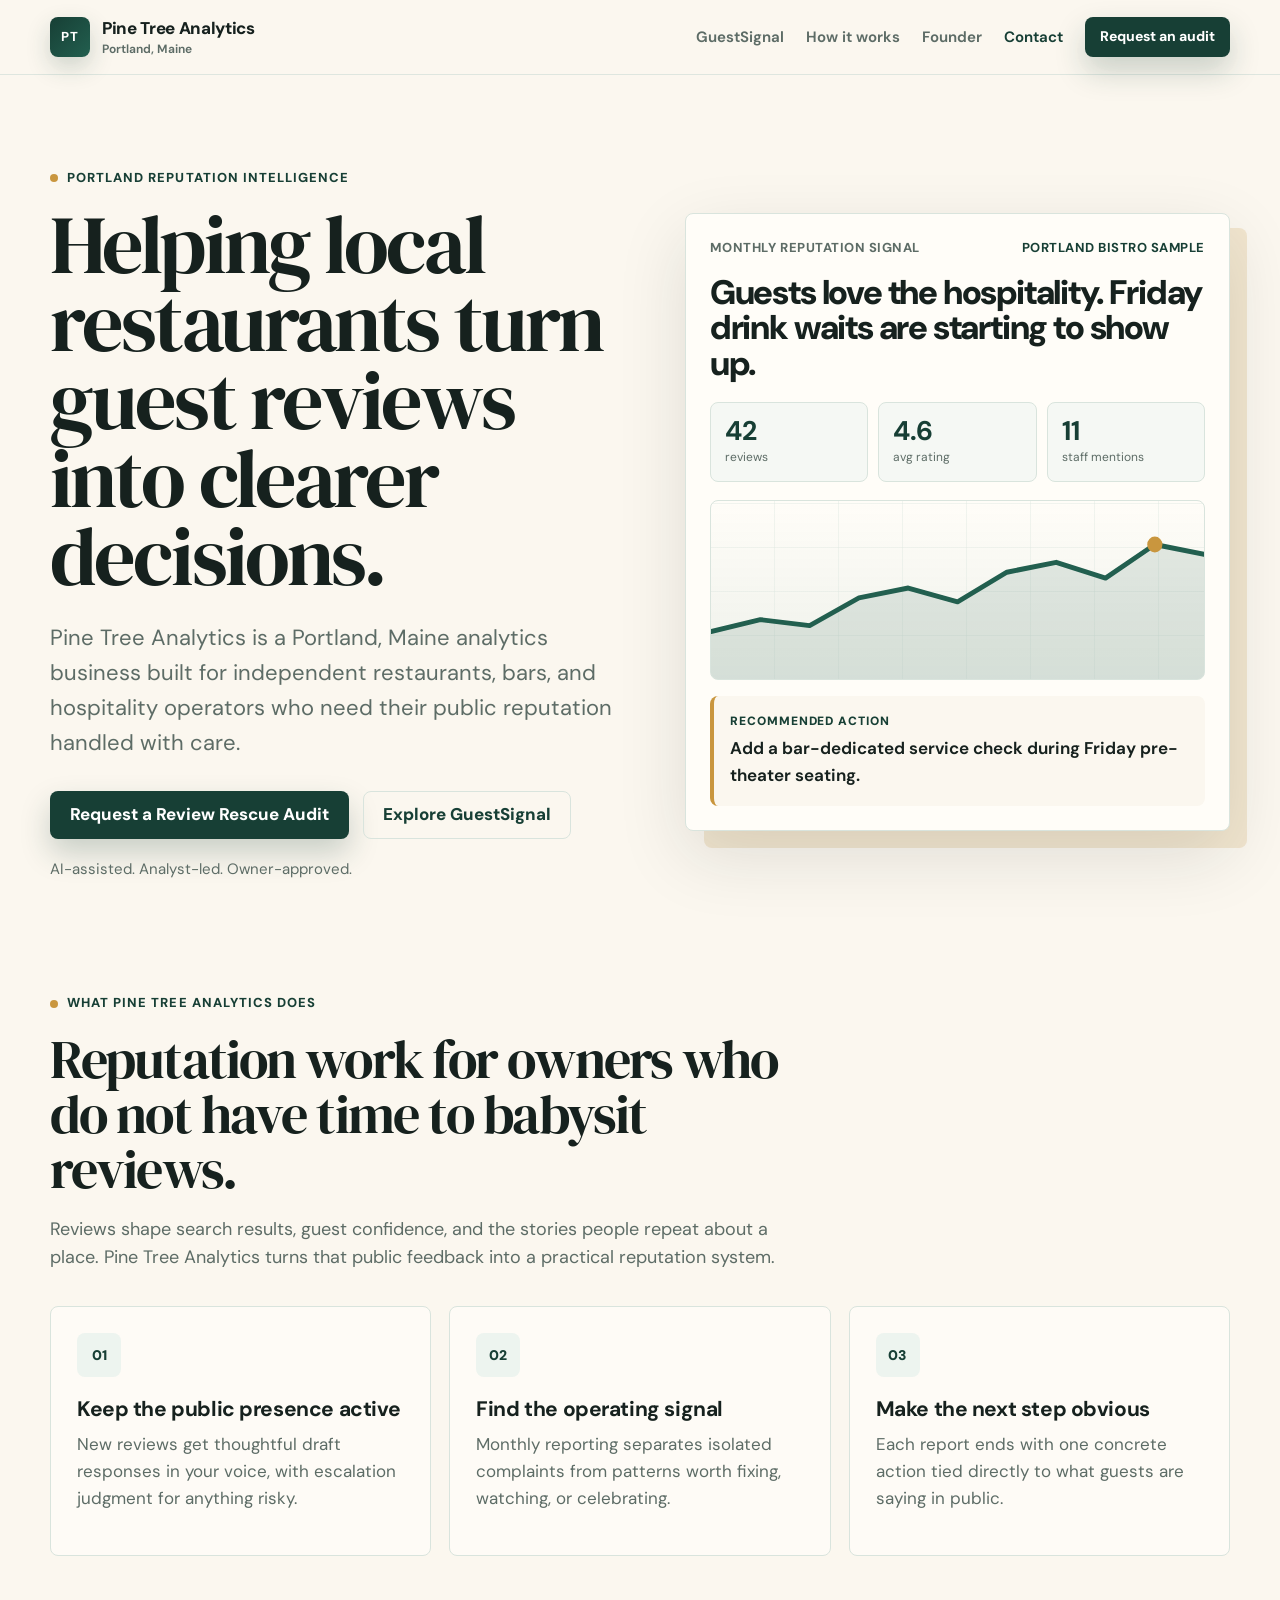
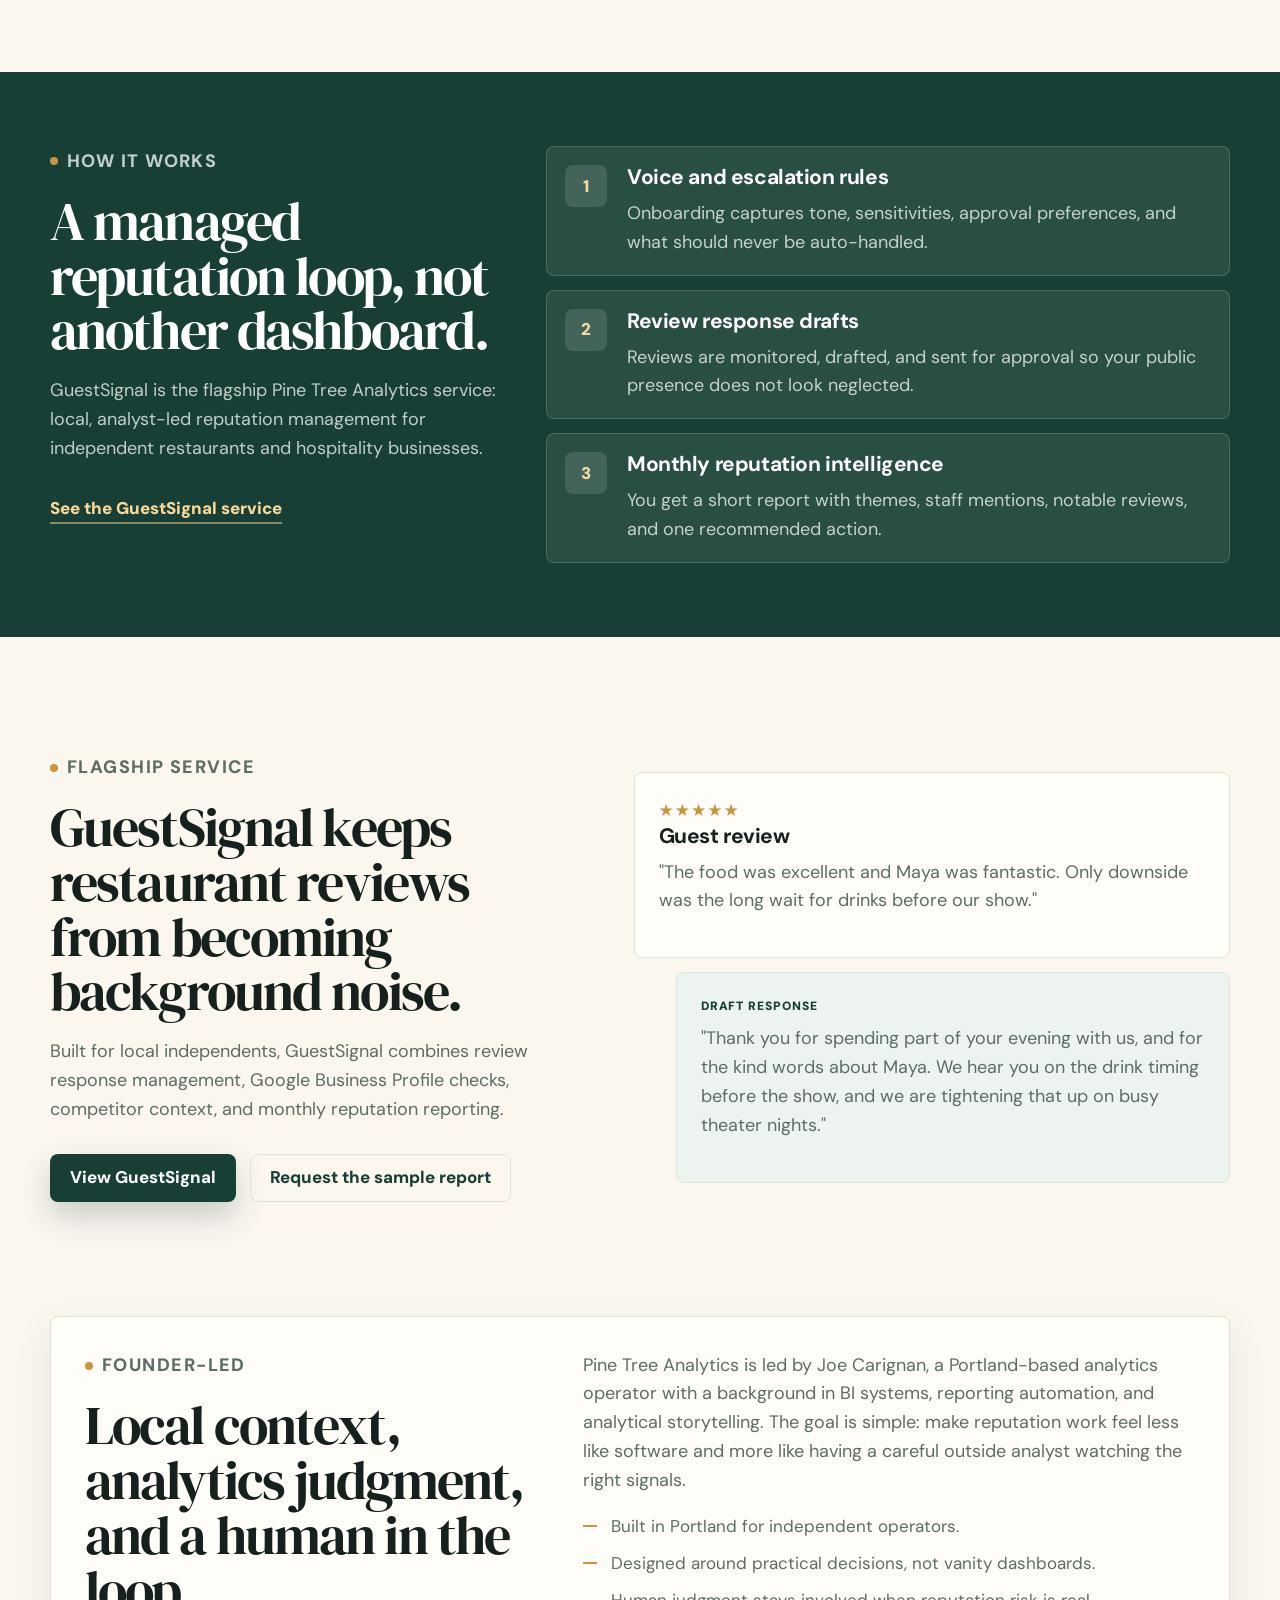
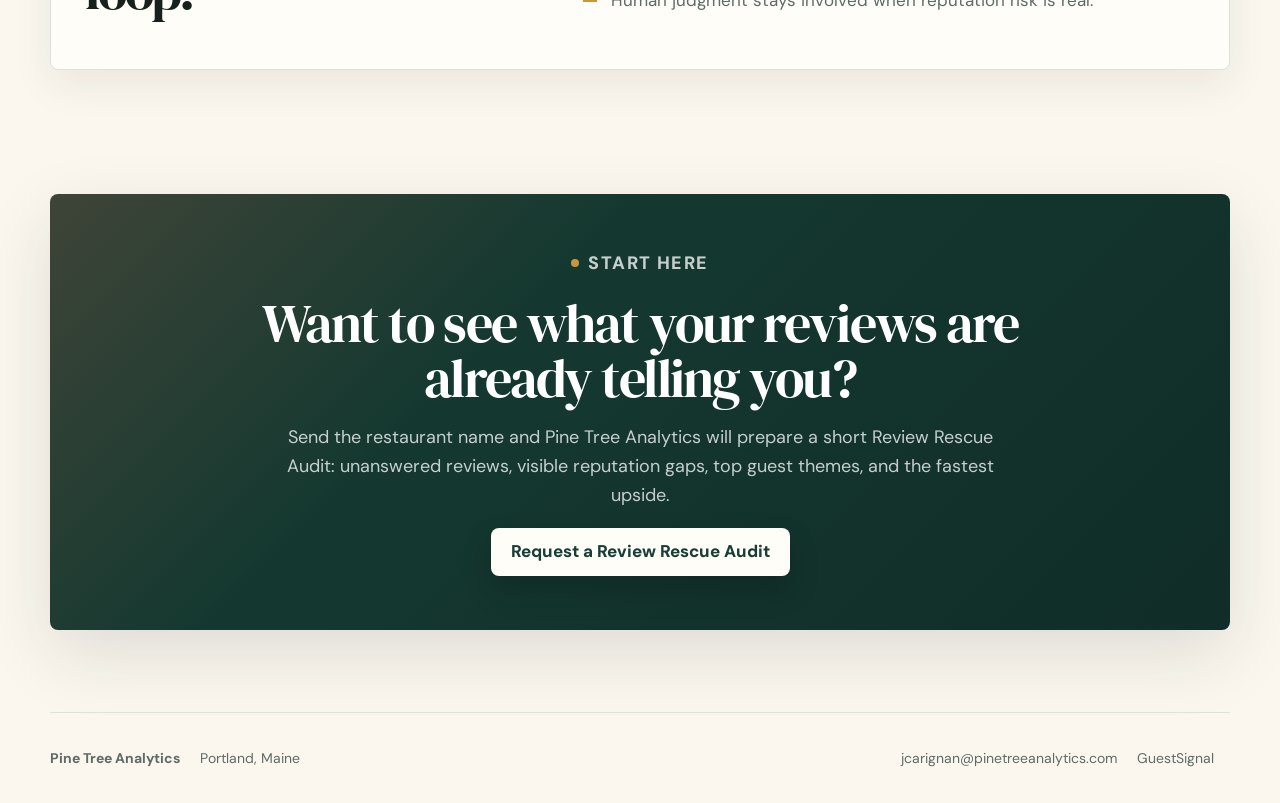
==== index.html @ f6eaa719 "Rebuild Pine Tree Analytics and GuestSignal landing pages" ====
<!DOCTYPE html>
<html lang="en">
<head>
  <meta charset="UTF-8" />
  <meta name="viewport" content="width=device-width, initial-scale=1.0" />
  <title>Pine Tree Analytics | Portland Reputation Intelligence</title>
  <meta
    name="description"
    content="Pine Tree Analytics helps independent Portland restaurants turn guest reviews into better first impressions, clearer decisions, and practical monthly reputation intelligence."
  />
  <link rel="preconnect" href="https://fonts.googleapis.com" />
  <link rel="preconnect" href="https://fonts.gstatic.com" crossorigin />
  <link href="https://fonts.googleapis.com/css2?family=DM+Serif+Display:ital@0;1&family=DM+Sans:wght@300;400;500;600;700&display=swap" rel="stylesheet" />
  <link rel="stylesheet" href="style.css" />
</head>
<body>
  <header class="site-header">
    <nav class="site-nav" aria-label="Main navigation">
      <a class="brand" href="/">
        <span class="brand-mark" aria-hidden="true">PT</span>
        <span>
          Pine Tree Analytics
          <small>Portland, Maine</small>
        </span>
      </a>
      <button class="nav-toggle" type="button" aria-expanded="false" aria-controls="primary-navigation">
        <span class="sr-only">Toggle navigation</span>
        <span></span>
        <span></span>
        <span></span>
      </button>
      <div class="nav-links" id="primary-navigation">
        <a href="/guestsignal/">GuestSignal</a>
        <a href="#how">How it works</a>
        <a href="#founder">Founder</a>
        <a href="#contact">Contact</a>
        <a class="button button-small" href="mailto:jcarignan@pinetreeanalytics.com?subject=Review%20Rescue%20Audit">Request an audit</a>
      </div>
    </nav>
  </header>

  <main>
    <section class="hero hero-home">
      <div class="hero-copy reveal">
        <p class="eyebrow"><span></span> Portland reputation intelligence</p>
        <h1>Helping local restaurants turn guest reviews into clearer decisions.</h1>
        <p class="lead">
          Pine Tree Analytics is a Portland, Maine analytics business built for independent restaurants, bars, and hospitality operators who need their public reputation handled with care.
        </p>
        <div class="hero-actions">
          <a class="button" href="mailto:jcarignan@pinetreeanalytics.com?subject=Review%20Rescue%20Audit">Request a Review Rescue Audit</a>
          <a class="button button-secondary" href="/guestsignal/">Explore GuestSignal</a>
        </div>
        <p class="microcopy">AI-assisted. Analyst-led. Owner-approved.</p>
      </div>

      <div class="report-shell reveal" aria-label="Sample reputation report preview">
        <div class="report-topline">
          <span>Monthly Reputation Signal</span>
          <strong>Portland bistro sample</strong>
        </div>
        <div class="report-headline">
          Guests love the hospitality. Friday drink waits are starting to show up.
        </div>
        <div class="metric-grid">
          <div class="metric">
            <strong>42</strong>
            <span>reviews</span>
          </div>
          <div class="metric">
            <strong>4.6</strong>
            <span>avg rating</span>
          </div>
          <div class="metric">
            <strong>11</strong>
            <span>staff mentions</span>
          </div>
        </div>
        <div class="signal-chart" aria-hidden="true">
          <svg viewBox="0 0 520 180" preserveAspectRatio="none">
            <path class="chart-fill" d="M0 132 L52 120 L104 126 L156 98 L208 88 L260 102 L312 72 L364 62 L416 78 L468 44 L520 54 L520 180 L0 180 Z"></path>
            <polyline points="0,132 52,120 104,126 156,98 208,88 260,102 312,72 364,62 416,78 468,44 520,54"></polyline>
            <circle cx="468" cy="44" r="8"></circle>
          </svg>
        </div>
        <div class="insight-box">
          <span>Recommended action</span>
          Add a bar-dedicated service check during Friday pre-theater seating.
        </div>
      </div>
    </section>

    <section class="section section-tight">
      <div class="section-header reveal">
        <p class="eyebrow"><span></span> What Pine Tree Analytics does</p>
        <h2>Reputation work for owners who do not have time to babysit reviews.</h2>
        <p>
          Reviews shape search results, guest confidence, and the stories people repeat about a place. Pine Tree Analytics turns that public feedback into a practical reputation system.
        </p>
      </div>
      <div class="feature-grid">
        <article class="feature-card reveal">
          <div class="icon-badge">01</div>
          <h3>Keep the public presence active</h3>
          <p>New reviews get thoughtful draft responses in your voice, with escalation judgment for anything risky.</p>
        </article>
        <article class="feature-card reveal">
          <div class="icon-badge">02</div>
          <h3>Find the operating signal</h3>
          <p>Monthly reporting separates isolated complaints from patterns worth fixing, watching, or celebrating.</p>
        </article>
        <article class="feature-card reveal">
          <div class="icon-badge">03</div>
          <h3>Make the next step obvious</h3>
          <p>Each report ends with one concrete action tied directly to what guests are saying in public.</p>
        </article>
      </div>
    </section>

    <section class="band" id="how">
      <div class="section workflow">
        <div class="reveal">
          <p class="eyebrow eyebrow-on-dark"><span></span> How it works</p>
          <h2>A managed reputation loop, not another dashboard.</h2>
          <p>
            GuestSignal is the flagship Pine Tree Analytics service: local, analyst-led reputation management for independent restaurants and hospitality businesses.
          </p>
          <a class="text-link" href="/guestsignal/">See the GuestSignal service</a>
        </div>
        <div class="step-list">
          <article class="step-card reveal">
            <span>1</span>
            <div>
              <h3>Voice and escalation rules</h3>
              <p>Onboarding captures tone, sensitivities, approval preferences, and what should never be auto-handled.</p>
            </div>
          </article>
          <article class="step-card reveal">
            <span>2</span>
            <div>
              <h3>Review response drafts</h3>
              <p>Reviews are monitored, drafted, and sent for approval so your public presence does not look neglected.</p>
            </div>
          </article>
          <article class="step-card reveal">
            <span>3</span>
            <div>
              <h3>Monthly reputation intelligence</h3>
              <p>You get a short report with themes, staff mentions, notable reviews, and one recommended action.</p>
            </div>
          </article>
        </div>
      </div>
    </section>

    <section class="section split-section" id="guestsignal">
      <div class="reveal">
        <p class="eyebrow"><span></span> Flagship service</p>
        <h2>GuestSignal keeps restaurant reviews from becoming background noise.</h2>
        <p>
          Built for local independents, GuestSignal combines review response management, Google Business Profile checks, competitor context, and monthly reputation reporting.
        </p>
        <div class="button-row">
          <a class="button" href="/guestsignal/">View GuestSignal</a>
          <a class="button button-secondary" href="mailto:jcarignan@pinetreeanalytics.com?subject=GuestSignal%20Sample%20Report">Request the sample report</a>
        </div>
      </div>
      <div class="review-stack reveal" aria-label="GuestSignal service preview">
        <article class="review-card">
          <div class="stars" aria-label="Five star review">&#9733;&#9733;&#9733;&#9733;&#9733;</div>
          <h3>Guest review</h3>
          <p>"The food was excellent and Maya was fantastic. Only downside was the long wait for drinks before our show."</p>
        </article>
        <article class="draft-card">
          <span>Draft response</span>
          <p>"Thank you for spending part of your evening with us, and for the kind words about Maya. We hear you on the drink timing before the show, and we are tightening that up on busy theater nights."</p>
        </article>
      </div>
    </section>

    <section class="section founder-section" id="founder">
      <div class="founder-panel reveal">
        <div>
          <p class="eyebrow"><span></span> Founder-led</p>
          <h2>Local context, analytics judgment, and a human in the loop.</h2>
        </div>
        <div>
          <p>
            Pine Tree Analytics is led by Joe Carignan, a Portland-based analytics operator with a background in BI systems, reporting automation, and analytical storytelling. The goal is simple: make reputation work feel less like software and more like having a careful outside analyst watching the right signals.
          </p>
          <ul class="check-list">
            <li>Built in Portland for independent operators.</li>
            <li>Designed around practical decisions, not vanity dashboards.</li>
            <li>Human judgment stays involved when reputation risk is real.</li>
          </ul>
        </div>
      </div>
    </section>

    <section class="section final-cta" id="contact">
      <div class="cta-panel reveal">
        <p class="eyebrow eyebrow-on-dark"><span></span> Start here</p>
        <h2>Want to see what your reviews are already telling you?</h2>
        <p>
          Send the restaurant name and Pine Tree Analytics will prepare a short Review Rescue Audit: unanswered reviews, visible reputation gaps, top guest themes, and the fastest upside.
        </p>
        <a class="button button-light" href="mailto:jcarignan@pinetreeanalytics.com?subject=Review%20Rescue%20Audit">Request a Review Rescue Audit</a>
      </div>
    </section>
  </main>

  <footer class="site-footer">
    <div>
      <strong>Pine Tree Analytics</strong>
      <span>Portland, Maine</span>
    </div>
    <div>
      <a href="mailto:jcarignan@pinetreeanalytics.com">jcarignan@pinetreeanalytics.com</a>
      <a href="/guestsignal/">GuestSignal</a>
    </div>
  </footer>

  <script src="script.js"></script>
</body>
</html>
---- style.css ----
*, *::before, *::after {
  box-sizing: border-box;
}

:root {
  --pine: #173f35;
  --pine-2: #225f4f;
  --moss: #6f8d61;
  --gold: #c9963e;
  --brick: #9b4f3d;
  --cream: #fbf7ef;
  --paper: #fffdf8;
  --sage: #edf4ef;
  --mist: #f5f8f4;
  --ink: #16211e;
  --muted: #5d6c66;
  --line: #d9e4dd;
  --shadow: 0 24px 70px rgba(22, 33, 30, 0.12);
  --serif: "DM Serif Display", Georgia, serif;
  --sans: "DM Sans", Inter, ui-sans-serif, system-ui, -apple-system, BlinkMacSystemFont, "Segoe UI", sans-serif;
}

html {
  scroll-behavior: smooth;
  overflow-x: hidden;
}

body {
  margin: 0;
  font-family: var(--sans);
  color: var(--ink);
  background: var(--cream);
  font-size: 17px;
  line-height: 1.6;
  -webkit-font-smoothing: antialiased;
  overflow-x: hidden;
}

body.nav-open {
  overflow: hidden;
}

a {
  color: inherit;
  text-decoration: none;
}

img,
svg {
  max-width: 100%;
}

.sr-only {
  position: absolute;
  width: 1px;
  height: 1px;
  padding: 0;
  margin: -1px;
  overflow: hidden;
  clip: rect(0, 0, 0, 0);
  white-space: nowrap;
  border: 0;
}

.site-header {
  position: sticky;
  top: 0;
  z-index: 50;
  background: rgba(251, 247, 239, 0.93);
  border-bottom: 1px solid rgba(217, 228, 221, 0.86);
  backdrop-filter: blur(14px);
}

.site-nav {
  width: min(1180px, calc(100% - 44px));
  min-height: 74px;
  margin: 0 auto;
  display: flex;
  align-items: center;
  justify-content: space-between;
  gap: 24px;
}

.brand {
  display: inline-flex;
  align-items: center;
  gap: 12px;
  font-weight: 800;
  letter-spacing: -0.02em;
}

.brand small {
  display: block;
  margin-top: -3px;
  color: var(--muted);
  font-size: 12px;
  font-weight: 650;
  letter-spacing: 0;
}

.brand-mark {
  width: 40px;
  height: 40px;
  border-radius: 8px;
  display: grid;
  place-items: center;
  color: white;
  background: linear-gradient(135deg, var(--pine), var(--pine-2));
  box-shadow: 0 10px 24px rgba(23, 63, 53, 0.2);
  font-size: 13px;
  letter-spacing: 0.04em;
}

.nav-links {
  display: flex;
  align-items: center;
  gap: 22px;
  color: var(--muted);
  font-size: 15px;
  font-weight: 650;
}

.nav-links a {
  transition: color 0.18s ease;
}

.nav-links a:hover,
.nav-links a.active {
  color: var(--pine);
}

.nav-toggle {
  display: none;
  width: 42px;
  height: 42px;
  border: 1px solid var(--line);
  border-radius: 8px;
  background: var(--paper);
  padding: 10px;
}

.nav-toggle span:not(.sr-only) {
  display: block;
  height: 2px;
  margin: 5px 0;
  background: var(--pine);
}

.announcement {
  background: var(--pine);
  color: white;
  padding: 10px 22px;
  text-align: center;
  font-size: 14px;
}

.announcement strong {
  color: #f8d999;
}

.hero {
  width: min(1180px, calc(100% - 44px));
  margin: 0 auto;
  padding: 88px 0 72px;
  display: grid;
  grid-template-columns: minmax(0, 1.03fr) minmax(340px, 0.97fr);
  gap: 56px;
  align-items: center;
}

.hero-service {
  padding-top: 76px;
}

.hero-copy {
  max-width: 710px;
}

.eyebrow {
  display: inline-flex;
  align-items: center;
  gap: 9px;
  margin: 0 0 18px;
  color: var(--pine);
  font-size: 13px;
  font-weight: 800;
  letter-spacing: 0.08em;
  text-transform: uppercase;
}

.eyebrow span {
  width: 8px;
  height: 8px;
  border-radius: 99px;
  background: var(--gold);
}

.eyebrow-on-dark {
  color: #f8d999;
}

h1,
h2,
h3,
p {
  margin-top: 0;
}

h1,
h2 {
  font-family: var(--serif);
  font-weight: 400;
  letter-spacing: -0.035em;
}

h1 {
  margin-bottom: 24px;
  font-size: clamp(46px, 6.6vw, 82px);
  line-height: 0.95;
}

h2 {
  margin-bottom: 18px;
  font-size: clamp(34px, 4.2vw, 54px);
  line-height: 1.02;
}

h3 {
  margin-bottom: 9px;
  font-size: 21px;
  line-height: 1.18;
  letter-spacing: -0.02em;
}

.lead {
  max-width: 660px;
  color: var(--muted);
  font-size: clamp(19px, 2vw, 22px);
}

.hero-actions,
.button-row {
  display: flex;
  flex-wrap: wrap;
  gap: 14px;
  align-items: center;
  margin-top: 30px;
}

.button {
  display: inline-flex;
  align-items: center;
  justify-content: center;
  min-height: 48px;
  padding: 13px 19px;
  border: 1px solid transparent;
  border-radius: 8px;
  background: var(--pine);
  color: white;
  box-shadow: 0 14px 30px rgba(23, 63, 53, 0.22);
  font-weight: 800;
  line-height: 1.1;
  text-align: center;
  transition: transform 0.16s ease, box-shadow 0.16s ease, background 0.16s ease;
}

.button:hover {
  transform: translateY(-1px);
  background: var(--pine-2);
  box-shadow: 0 18px 36px rgba(23, 63, 53, 0.25);
}

.button-small {
  min-height: 40px;
  padding: 10px 14px;
  font-size: 14px;
}

.button-secondary {
  background: transparent;
  color: var(--pine);
  border-color: var(--line);
  box-shadow: none;
}

.button-secondary:hover {
  background: var(--sage);
  box-shadow: none;
}

.button-light {
  background: var(--paper);
  color: var(--pine);
  box-shadow: 0 14px 30px rgba(0, 0, 0, 0.18);
}

.button-light:hover {
  background: #ffffff;
}

.microcopy {
  margin: 18px 0 0;
  color: var(--muted);
  font-size: 15px;
}

.report-shell {
  position: relative;
  padding: 24px;
  border: 1px solid var(--line);
  border-radius: 8px;
  background: var(--paper);
  box-shadow: var(--shadow);
}

.report-shell::before {
  content: "";
  position: absolute;
  inset: 14px -18px -18px 18px;
  z-index: -1;
  border-radius: 8px;
  background: rgba(201, 150, 62, 0.18);
}

.report-topline {
  display: flex;
  justify-content: space-between;
  gap: 16px;
  color: var(--muted);
  font-size: 13px;
  font-weight: 750;
  letter-spacing: 0.04em;
  text-transform: uppercase;
}

.report-topline strong {
  color: var(--pine);
}

.report-headline {
  margin: 16px 0 20px;
  font-size: clamp(24px, 3vw, 34px);
  font-weight: 850;
  line-height: 1.05;
  letter-spacing: -0.035em;
}

.metric-grid {
  display: grid;
  grid-template-columns: repeat(3, 1fr);
  gap: 10px;
  margin-bottom: 18px;
}

.metric {
  min-width: 0;
  padding: 14px;
  border: 1px solid var(--line);
  border-radius: 8px;
  background: var(--mist);
}

.metric strong {
  display: block;
  color: var(--pine);
  font-size: 27px;
  line-height: 1;
}

.metric span {
  display: block;
  margin-top: 4px;
  color: var(--muted);
  font-size: 12px;
}

.signal-chart {
  height: 180px;
  overflow: hidden;
  border: 1px solid var(--line);
  border-radius: 8px;
  background:
    repeating-linear-gradient(to right, transparent 0, transparent 63px, rgba(217, 228, 221, 0.76) 64px),
    repeating-linear-gradient(to top, transparent 0, transparent 43px, rgba(217, 228, 221, 0.76) 44px),
    linear-gradient(to top, rgba(34, 95, 79, 0.08), transparent);
}

.signal-chart svg {
  width: 100%;
  height: 100%;
}

.signal-chart polyline {
  fill: none;
  stroke: var(--pine-2);
  stroke-width: 5;
  stroke-linecap: round;
  stroke-linejoin: round;
}

.signal-chart circle {
  fill: var(--gold);
}

.chart-fill {
  fill: rgba(34, 95, 79, 0.12);
}

.insight-box {
  margin-top: 16px;
  padding: 16px;
  border-left: 4px solid var(--gold);
  border-radius: 8px;
  background: var(--cream);
  color: var(--ink);
  font-weight: 650;
}

.insight-box span {
  display: block;
  margin-bottom: 4px;
  color: var(--pine);
  font-size: 12px;
  font-weight: 850;
  letter-spacing: 0.08em;
  text-transform: uppercase;
}

.section {
  width: min(1180px, calc(100% - 44px));
  margin: 0 auto;
  padding: 82px 0;
}

.section-tight {
  padding-top: 36px;
}

.section-header {
  max-width: 760px;
  margin-bottom: 34px;
}

.section-header p:not(.eyebrow),
.split-section p,
.workflow p,
.founder-panel p,
.cta-panel p {
  color: var(--muted);
  font-size: 18px;
}

.feature-grid,
.pricing-grid,
.audit-grid {
  display: grid;
  grid-template-columns: repeat(3, 1fr);
  gap: 18px;
}

.feature-card,
.price-card,
.audit-card,
.faq details {
  border: 1px solid var(--line);
  border-radius: 8px;
  background: rgba(255, 253, 248, 0.82);
}

.feature-card,
.audit-card {
  padding: 26px;
}

.feature-card p,
.audit-card p,
.price-card p,
.faq p {
  color: var(--muted);
}

.icon-badge {
  width: 44px;
  height: 44px;
  margin-bottom: 20px;
  display: grid;
  place-items: center;
  border-radius: 8px;
  background: var(--sage);
  color: var(--pine);
  font-size: 14px;
  font-weight: 900;
}

.band {
  margin: 34px 0;
  background: var(--pine);
  color: white;
}

.band h2,
.band h3 {
  color: white;
}

.band p {
  color: rgba(255, 255, 255, 0.74);
}

.workflow {
  display: grid;
  grid-template-columns: minmax(0, 0.8fr) minmax(0, 1.2fr);
  gap: 40px;
  align-items: start;
  padding-top: 74px;
  padding-bottom: 74px;
}

.text-link {
  display: inline-flex;
  margin-top: 14px;
  color: #f8d999;
  font-weight: 850;
  border-bottom: 2px solid rgba(248, 217, 153, 0.5);
}

.step-list {
  display: grid;
  gap: 14px;
}

.step-card {
  display: grid;
  grid-template-columns: 46px 1fr;
  gap: 16px;
  padding: 18px;
  border: 1px solid rgba(255, 255, 255, 0.16);
  border-radius: 8px;
  background: rgba(255, 255, 255, 0.08);
}

.step-card span {
  width: 42px;
  height: 42px;
  display: grid;
  place-items: center;
  border-radius: 8px;
  background: rgba(255, 255, 255, 0.12);
  color: #f8d999;
  font-weight: 900;
}

.step-card p {
  margin-bottom: 0;
}

.split-section {
  display: grid;
  grid-template-columns: minmax(0, 0.95fr) minmax(340px, 1.05fr);
  gap: 44px;
  align-items: center;
}

.review-stack {
  display: grid;
  gap: 14px;
}

.review-card,
.draft-card {
  padding: 24px;
  border: 1px solid var(--line);
  border-radius: 8px;
}

.review-card {
  background: var(--paper);
}

.draft-card {
  margin-left: 42px;
  background: var(--sage);
}

.draft-card span {
  display: block;
  margin-bottom: 8px;
  color: var(--pine);
  font-size: 12px;
  font-weight: 900;
  letter-spacing: 0.08em;
  text-transform: uppercase;
}

.stars {
  color: var(--gold);
  letter-spacing: 1px;
}

.founder-section {
  padding-top: 32px;
}

.founder-panel {
  display: grid;
  grid-template-columns: minmax(0, 0.86fr) minmax(0, 1.14fr);
  gap: 36px;
  padding: 34px;
  border: 1px solid var(--line);
  border-radius: 8px;
  background: var(--paper);
  box-shadow: 0 14px 40px rgba(22, 33, 30, 0.08);
}

.check-list {
  margin: 18px 0 0;
  padding: 0;
  list-style: none;
}

.check-list li {
  position: relative;
  margin: 10px 0;
  padding-left: 28px;
  color: var(--muted);
}

.check-list li::before {
  content: "";
  position: absolute;
  left: 0;
  top: 0.74em;
  width: 14px;
  height: 2px;
  background: var(--gold);
}

.final-cta {
  padding-top: 42px;
}

.cta-panel {
  padding: 54px 34px;
  border-radius: 8px;
  background:
    linear-gradient(135deg, rgba(155, 79, 61, 0.3), transparent 36%),
    linear-gradient(135deg, var(--pine), #102d27);
  color: white;
  text-align: center;
  box-shadow: var(--shadow);
}

.cta-panel h2 {
  max-width: 820px;
  margin-left: auto;
  margin-right: auto;
}

.cta-panel p {
  max-width: 710px;
  margin-left: auto;
  margin-right: auto;
  color: rgba(255, 255, 255, 0.76);
}

.site-footer {
  width: min(1180px, calc(100% - 44px));
  margin: 0 auto;
  padding: 34px 0;
  border-top: 1px solid var(--line);
  display: flex;
  justify-content: space-between;
  gap: 20px;
  flex-wrap: wrap;
  color: var(--muted);
  font-size: 14px;
}

.site-footer strong,
.site-footer span,
.site-footer a {
  margin-right: 16px;
}

.service-layout {
  overflow: hidden;
}

.service-proof {
  display: grid;
  grid-template-columns: 1fr 1fr;
  gap: 14px;
  margin-top: 20px;
}

.proof-tile {
  padding: 16px;
  border: 1px solid var(--line);
  border-radius: 8px;
  background: var(--mist);
}

.proof-tile strong {
  display: block;
  color: var(--pine);
  font-size: 26px;
}

.offer-panel {
  padding: 26px;
  border: 1px solid var(--line);
  border-radius: 8px;
  background: var(--paper);
  box-shadow: var(--shadow);
}

.offer-panel h3 {
  font-size: 28px;
}

.offer-panel ul {
  margin: 18px 0 24px;
  padding-left: 20px;
  color: var(--muted);
}

.offer-panel li {
  margin: 8px 0;
}

.price-card {
  position: relative;
  padding: 26px;
}

.price-card.featured {
  border: 2px solid var(--pine);
  box-shadow: var(--shadow);
  transform: translateY(-8px);
}

.price-tag {
  position: absolute;
  top: 18px;
  right: 18px;
  padding: 6px 10px;
  border-radius: 99px;
  background: var(--sage);
  color: var(--pine);
  font-size: 12px;
  font-weight: 900;
}

.price {
  margin: 18px 0;
  color: var(--pine);
  font-size: 42px;
  font-weight: 900;
  letter-spacing: -0.045em;
}

.price span {
  color: var(--muted);
  font-size: 15px;
  font-weight: 700;
  letter-spacing: 0;
}

.price-card ul {
  margin: 20px 0 0;
  padding-left: 19px;
  color: var(--muted);
  font-size: 15px;
}

.price-card li {
  margin: 8px 0;
}

.faq {
  display: grid;
  gap: 12px;
}

.faq details {
  padding: 18px 20px;
}

.faq summary {
  cursor: pointer;
  color: var(--ink);
  font-weight: 850;
}

.faq p {
  margin: 12px 0 0;
}

.redirect-page {
  min-height: 100vh;
  display: grid;
  place-items: center;
  padding: 24px;
  background: var(--cream);
}

.redirect-card {
  max-width: 620px;
  padding: 36px;
  border: 1px solid var(--line);
  border-radius: 8px;
  background: var(--paper);
  box-shadow: var(--shadow);
  text-align: center;
}

.reveal {
  opacity: 0;
  transform: translateY(26px);
  transition: opacity 0.65s ease, transform 0.65s ease;
}

.reveal.visible {
  opacity: 1;
  transform: none;
}

@media (max-width: 960px) {
  .hero,
  .workflow,
  .split-section,
  .founder-panel {
    grid-template-columns: 1fr;
  }

  .hero {
    padding-top: 58px;
  }

  .feature-grid,
  .pricing-grid,
  .audit-grid {
    grid-template-columns: 1fr;
  }

  .price-card.featured {
    transform: none;
  }
}

@media (max-width: 760px) {
  body {
    font-size: 16px;
  }

  .site-nav {
    width: min(100% - 28px, 1180px);
  }

  .nav-toggle {
    display: block;
  }

  .nav-links {
    position: fixed;
    left: 14px;
    right: 14px;
    top: 82px;
    display: none;
    flex-direction: column;
    align-items: stretch;
    gap: 0;
    padding: 12px;
    border: 1px solid var(--line);
    border-radius: 8px;
    background: var(--paper);
    box-shadow: var(--shadow);
  }

  .nav-links.open {
    display: flex;
  }

  .nav-links a {
    padding: 13px 12px;
  }

  .nav-links .button {
    margin-top: 6px;
  }

  .hero,
  .section,
  .site-footer {
    width: min(100% - 28px, 1180px);
  }

  .hero {
    grid-template-columns: 1fr;
    gap: 34px;
    padding-bottom: 48px;
  }

  h1 {
    font-size: clamp(42px, 13vw, 62px);
  }

  .metric-grid,
  .service-proof {
    grid-template-columns: 1fr;
  }

  .report-topline {
    display: grid;
  }

  .draft-card {
    margin-left: 0;
  }

  .section {
    padding: 62px 0;
  }

  .workflow {
    padding-top: 60px;
    padding-bottom: 60px;
  }

  .step-card {
    grid-template-columns: 1fr;
  }

  .founder-panel,
  .cta-panel {
    padding: 28px 22px;
  }
}

@media (prefers-reduced-motion: reduce) {
  html {
    scroll-behavior: auto;
  }

  *,
  *::before,
  *::after {
    transition-duration: 0.01ms !important;
    animation-duration: 0.01ms !important;
    animation-iteration-count: 1 !important;
  }

  .reveal {
    opacity: 1;
    transform: none;
  }
}
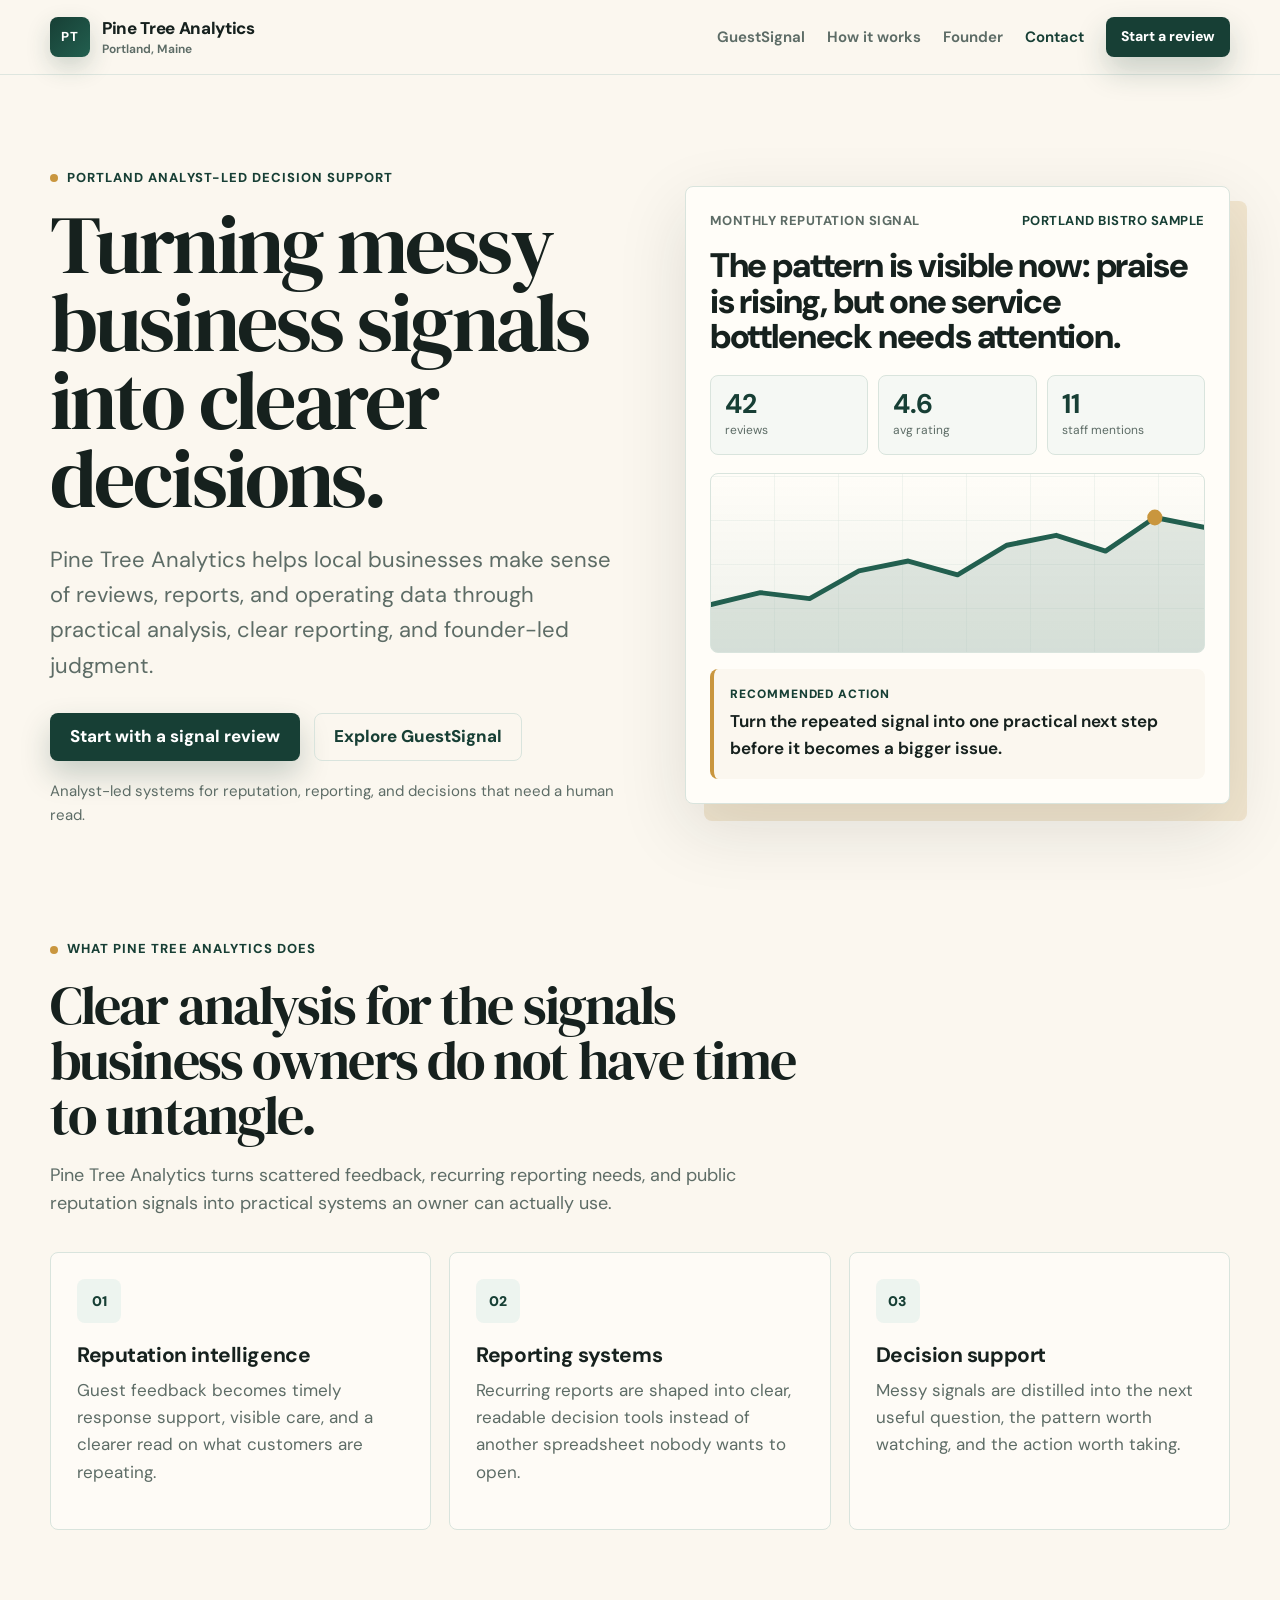
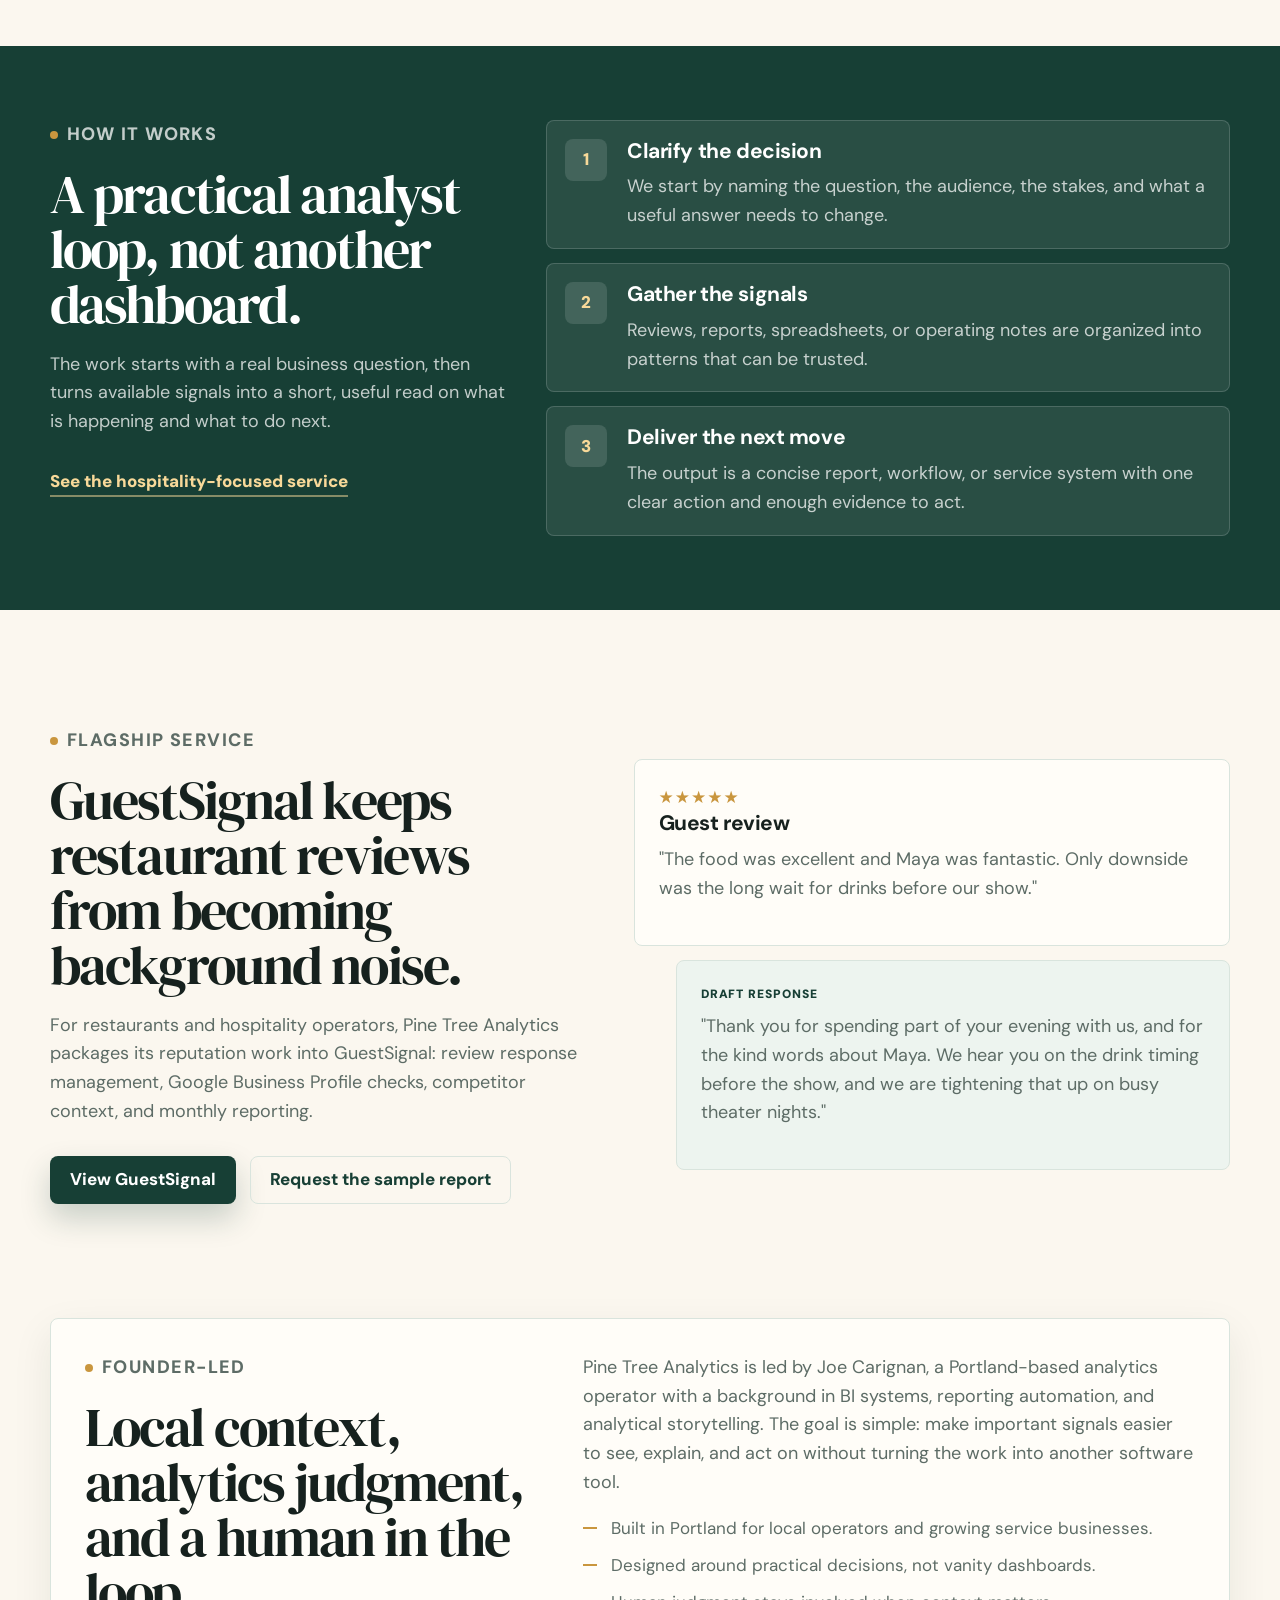
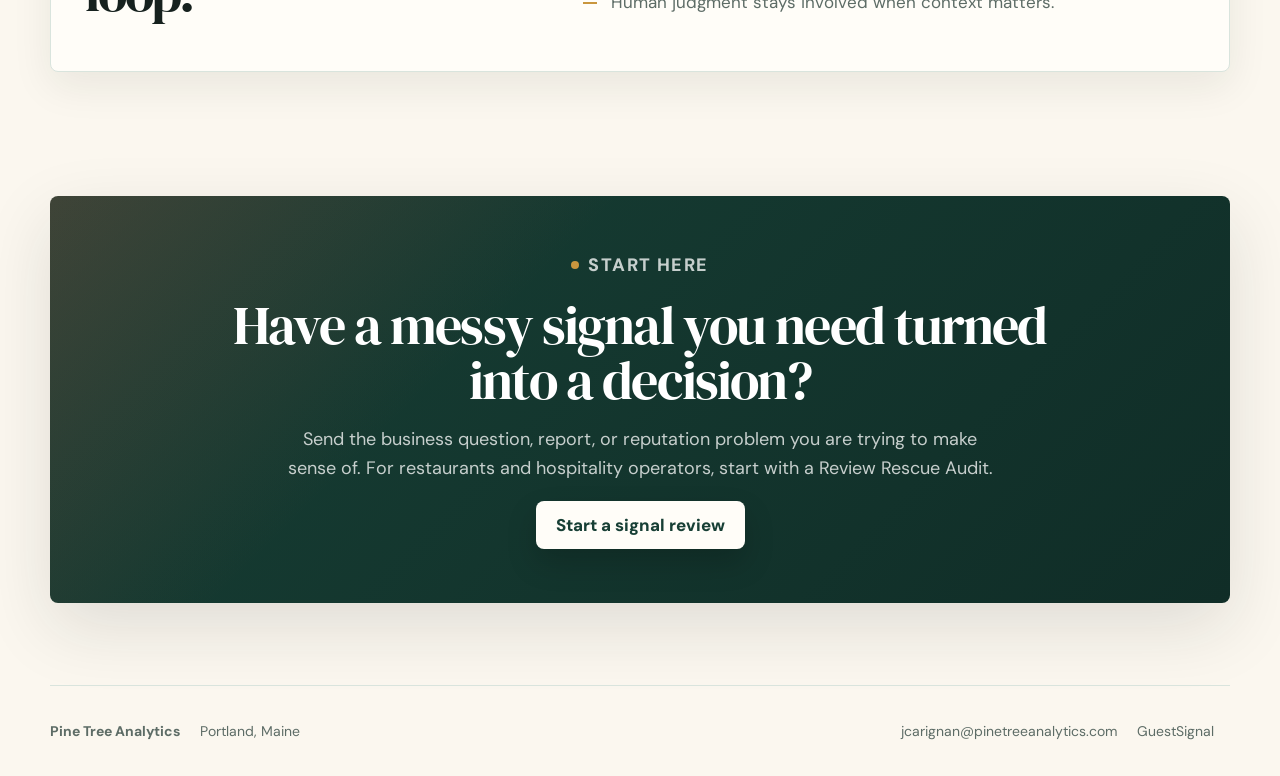
==== commit 509b901f: "modified homepage" ====
--- a/index.html
+++ b/index.html
@@ -3,10 +3,10 @@
 <head>
   <meta charset="UTF-8" />
   <meta name="viewport" content="width=device-width, initial-scale=1.0" />
-  <title>Pine Tree Analytics | Portland Reputation Intelligence</title>
+  <title>Pine Tree Analytics | Portland Analyst-Led Decision Support</title>
   <meta
     name="description"
-    content="Pine Tree Analytics helps independent Portland restaurants turn guest reviews into better first impressions, clearer decisions, and practical monthly reputation intelligence."
+    content="Pine Tree Analytics helps Portland businesses turn reviews, reports, and messy operating data into clearer decisions."
   />
   <link rel="preconnect" href="https://fonts.googleapis.com" />
   <link rel="preconnect" href="https://fonts.gstatic.com" crossorigin />
@@ -34,7 +34,7 @@
         <a href="#how">How it works</a>
         <a href="#founder">Founder</a>
         <a href="#contact">Contact</a>
-        <a class="button button-small" href="mailto:jcarignan@pinetreeanalytics.com?subject=Review%20Rescue%20Audit">Request an audit</a>
+        <a class="button button-small" href="mailto:jcarignan@pinetreeanalytics.com?subject=Business%20Signal%20Review">Start a review</a>
       </div>
     </nav>
   </header>
@@ -42,16 +42,16 @@
   <main>
     <section class="hero hero-home">
       <div class="hero-copy reveal">
-        <p class="eyebrow"><span></span> Portland reputation intelligence</p>
-        <h1>Helping local restaurants turn guest reviews into clearer decisions.</h1>
+        <p class="eyebrow"><span></span> Portland analyst-led decision support</p>
+        <h1>Turning messy business signals into clearer decisions.</h1>
         <p class="lead">
-          Pine Tree Analytics is a Portland, Maine analytics business built for independent restaurants, bars, and hospitality operators who need their public reputation handled with care.
+          Pine Tree Analytics helps local businesses make sense of reviews, reports, and operating data through practical analysis, clear reporting, and founder-led judgment.
         </p>
         <div class="hero-actions">
-          <a class="button" href="mailto:jcarignan@pinetreeanalytics.com?subject=Review%20Rescue%20Audit">Request a Review Rescue Audit</a>
+          <a class="button" href="mailto:jcarignan@pinetreeanalytics.com?subject=Business%20Signal%20Review">Start with a signal review</a>
           <a class="button button-secondary" href="/guestsignal/">Explore GuestSignal</a>
         </div>
-        <p class="microcopy">AI-assisted. Analyst-led. Owner-approved.</p>
+        <p class="microcopy">Analyst-led systems for reputation, reporting, and decisions that need a human read.</p>
       </div>
 
       <div class="report-shell reveal" aria-label="Sample reputation report preview">
@@ -60,7 +60,7 @@
           <strong>Portland bistro sample</strong>
         </div>
         <div class="report-headline">
-          Guests love the hospitality. Friday drink waits are starting to show up.
+          The pattern is visible now: praise is rising, but one service bottleneck needs attention.
         </div>
         <div class="metric-grid">
           <div class="metric">
@@ -85,7 +85,7 @@
         </div>
         <div class="insight-box">
           <span>Recommended action</span>
-          Add a bar-dedicated service check during Friday pre-theater seating.
+          Turn the repeated signal into one practical next step before it becomes a bigger issue.
         </div>
       </div>
     </section>
@@ -93,26 +93,26 @@
     <section class="section section-tight">
       <div class="section-header reveal">
         <p class="eyebrow"><span></span> What Pine Tree Analytics does</p>
-        <h2>Reputation work for owners who do not have time to babysit reviews.</h2>
+        <h2>Clear analysis for the signals business owners do not have time to untangle.</h2>
         <p>
-          Reviews shape search results, guest confidence, and the stories people repeat about a place. Pine Tree Analytics turns that public feedback into a practical reputation system.
+          Pine Tree Analytics turns scattered feedback, recurring reporting needs, and public reputation signals into practical systems an owner can actually use.
         </p>
       </div>
       <div class="feature-grid">
         <article class="feature-card reveal">
           <div class="icon-badge">01</div>
-          <h3>Keep the public presence active</h3>
-          <p>New reviews get thoughtful draft responses in your voice, with escalation judgment for anything risky.</p>
+          <h3>Reputation intelligence</h3>
+          <p>Guest feedback becomes timely response support, visible care, and a clearer read on what customers are repeating.</p>
         </article>
         <article class="feature-card reveal">
           <div class="icon-badge">02</div>
-          <h3>Find the operating signal</h3>
-          <p>Monthly reporting separates isolated complaints from patterns worth fixing, watching, or celebrating.</p>
+          <h3>Reporting systems</h3>
+          <p>Recurring reports are shaped into clear, readable decision tools instead of another spreadsheet nobody wants to open.</p>
         </article>
         <article class="feature-card reveal">
           <div class="icon-badge">03</div>
-          <h3>Make the next step obvious</h3>
-          <p>Each report ends with one concrete action tied directly to what guests are saying in public.</p>
+          <h3>Decision support</h3>
+          <p>Messy signals are distilled into the next useful question, the pattern worth watching, and the action worth taking.</p>
         </article>
       </div>
     </section>
@@ -121,32 +121,32 @@
       <div class="section workflow">
         <div class="reveal">
           <p class="eyebrow eyebrow-on-dark"><span></span> How it works</p>
-          <h2>A managed reputation loop, not another dashboard.</h2>
+          <h2>A practical analyst loop, not another dashboard.</h2>
           <p>
-            GuestSignal is the flagship Pine Tree Analytics service: local, analyst-led reputation management for independent restaurants and hospitality businesses.
+            The work starts with a real business question, then turns available signals into a short, useful read on what is happening and what to do next.
           </p>
-          <a class="text-link" href="/guestsignal/">See the GuestSignal service</a>
+          <a class="text-link" href="/guestsignal/">See the hospitality-focused service</a>
         </div>
         <div class="step-list">
           <article class="step-card reveal">
             <span>1</span>
             <div>
-              <h3>Voice and escalation rules</h3>
-              <p>Onboarding captures tone, sensitivities, approval preferences, and what should never be auto-handled.</p>
+              <h3>Clarify the decision</h3>
+              <p>We start by naming the question, the audience, the stakes, and what a useful answer needs to change.</p>
             </div>
           </article>
           <article class="step-card reveal">
             <span>2</span>
             <div>
-              <h3>Review response drafts</h3>
-              <p>Reviews are monitored, drafted, and sent for approval so your public presence does not look neglected.</p>
+              <h3>Gather the signals</h3>
+              <p>Reviews, reports, spreadsheets, or operating notes are organized into patterns that can be trusted.</p>
             </div>
           </article>
           <article class="step-card reveal">
             <span>3</span>
             <div>
-              <h3>Monthly reputation intelligence</h3>
-              <p>You get a short report with themes, staff mentions, notable reviews, and one recommended action.</p>
+              <h3>Deliver the next move</h3>
+              <p>The output is a concise report, workflow, or service system with one clear action and enough evidence to act.</p>
             </div>
           </article>
         </div>
@@ -158,7 +158,7 @@
         <p class="eyebrow"><span></span> Flagship service</p>
         <h2>GuestSignal keeps restaurant reviews from becoming background noise.</h2>
         <p>
-          Built for local independents, GuestSignal combines review response management, Google Business Profile checks, competitor context, and monthly reputation reporting.
+          For restaurants and hospitality operators, Pine Tree Analytics packages its reputation work into GuestSignal: review response management, Google Business Profile checks, competitor context, and monthly reporting.
         </p>
         <div class="button-row">
           <a class="button" href="/guestsignal/">View GuestSignal</a>
@@ -186,12 +186,12 @@
         </div>
         <div>
           <p>
-            Pine Tree Analytics is led by Joe Carignan, a Portland-based analytics operator with a background in BI systems, reporting automation, and analytical storytelling. The goal is simple: make reputation work feel less like software and more like having a careful outside analyst watching the right signals.
+            Pine Tree Analytics is led by Joe Carignan, a Portland-based analytics operator with a background in BI systems, reporting automation, and analytical storytelling. The goal is simple: make important signals easier to see, explain, and act on without turning the work into another software tool.
           </p>
           <ul class="check-list">
-            <li>Built in Portland for independent operators.</li>
+            <li>Built in Portland for local operators and growing service businesses.</li>
             <li>Designed around practical decisions, not vanity dashboards.</li>
-            <li>Human judgment stays involved when reputation risk is real.</li>
+            <li>Human judgment stays involved when context matters.</li>
           </ul>
         </div>
       </div>
@@ -200,11 +200,11 @@
     <section class="section final-cta" id="contact">
       <div class="cta-panel reveal">
         <p class="eyebrow eyebrow-on-dark"><span></span> Start here</p>
-        <h2>Want to see what your reviews are already telling you?</h2>
+        <h2>Have a messy signal you need turned into a decision?</h2>
         <p>
-          Send the restaurant name and Pine Tree Analytics will prepare a short Review Rescue Audit: unanswered reviews, visible reputation gaps, top guest themes, and the fastest upside.
-        </p>
-        <a class="button button-light" href="mailto:jcarignan@pinetreeanalytics.com?subject=Review%20Rescue%20Audit">Request a Review Rescue Audit</a>
+          Send the business question, report, or reputation problem you are trying to make sense of. For restaurants and hospitality operators, start with a Review Rescue Audit.
+        </p>
+        <a class="button button-light" href="mailto:jcarignan@pinetreeanalytics.com?subject=Business%20Signal%20Review">Start a signal review</a>
       </div>
     </section>
   </main>
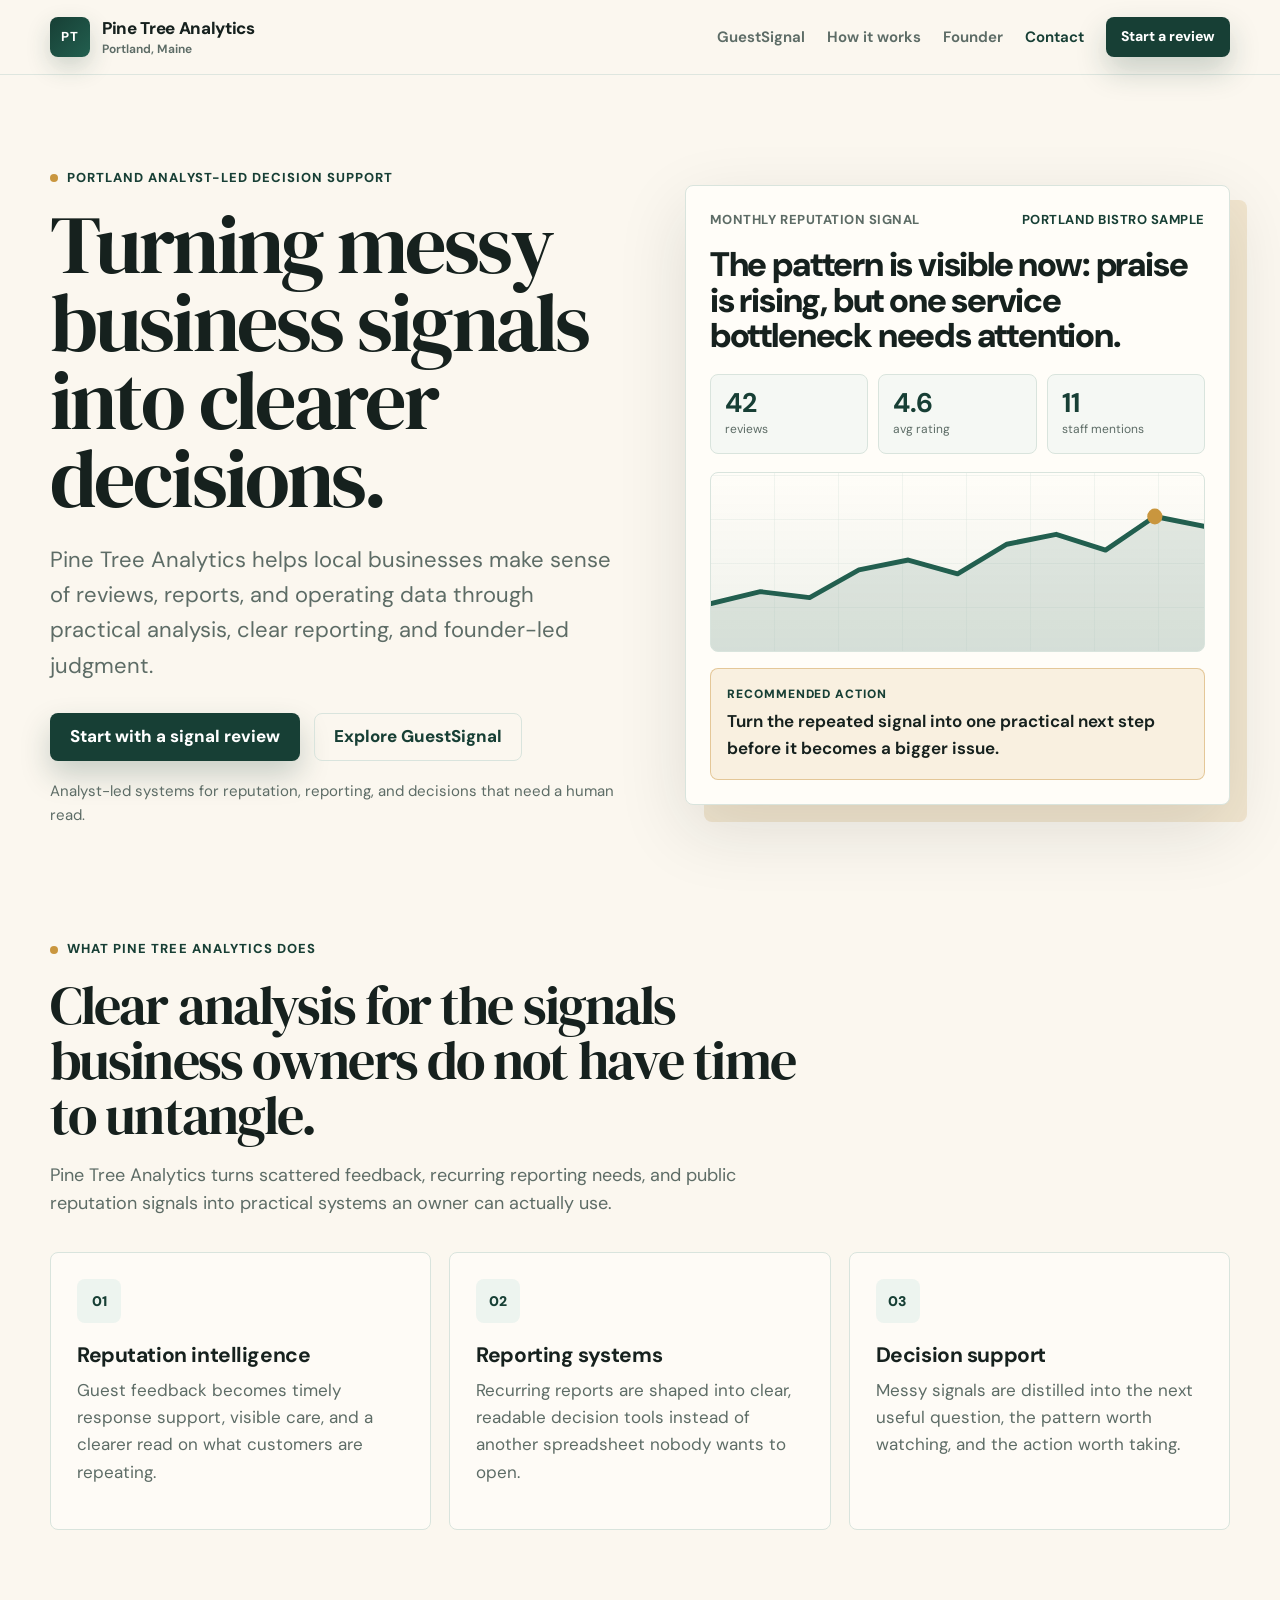
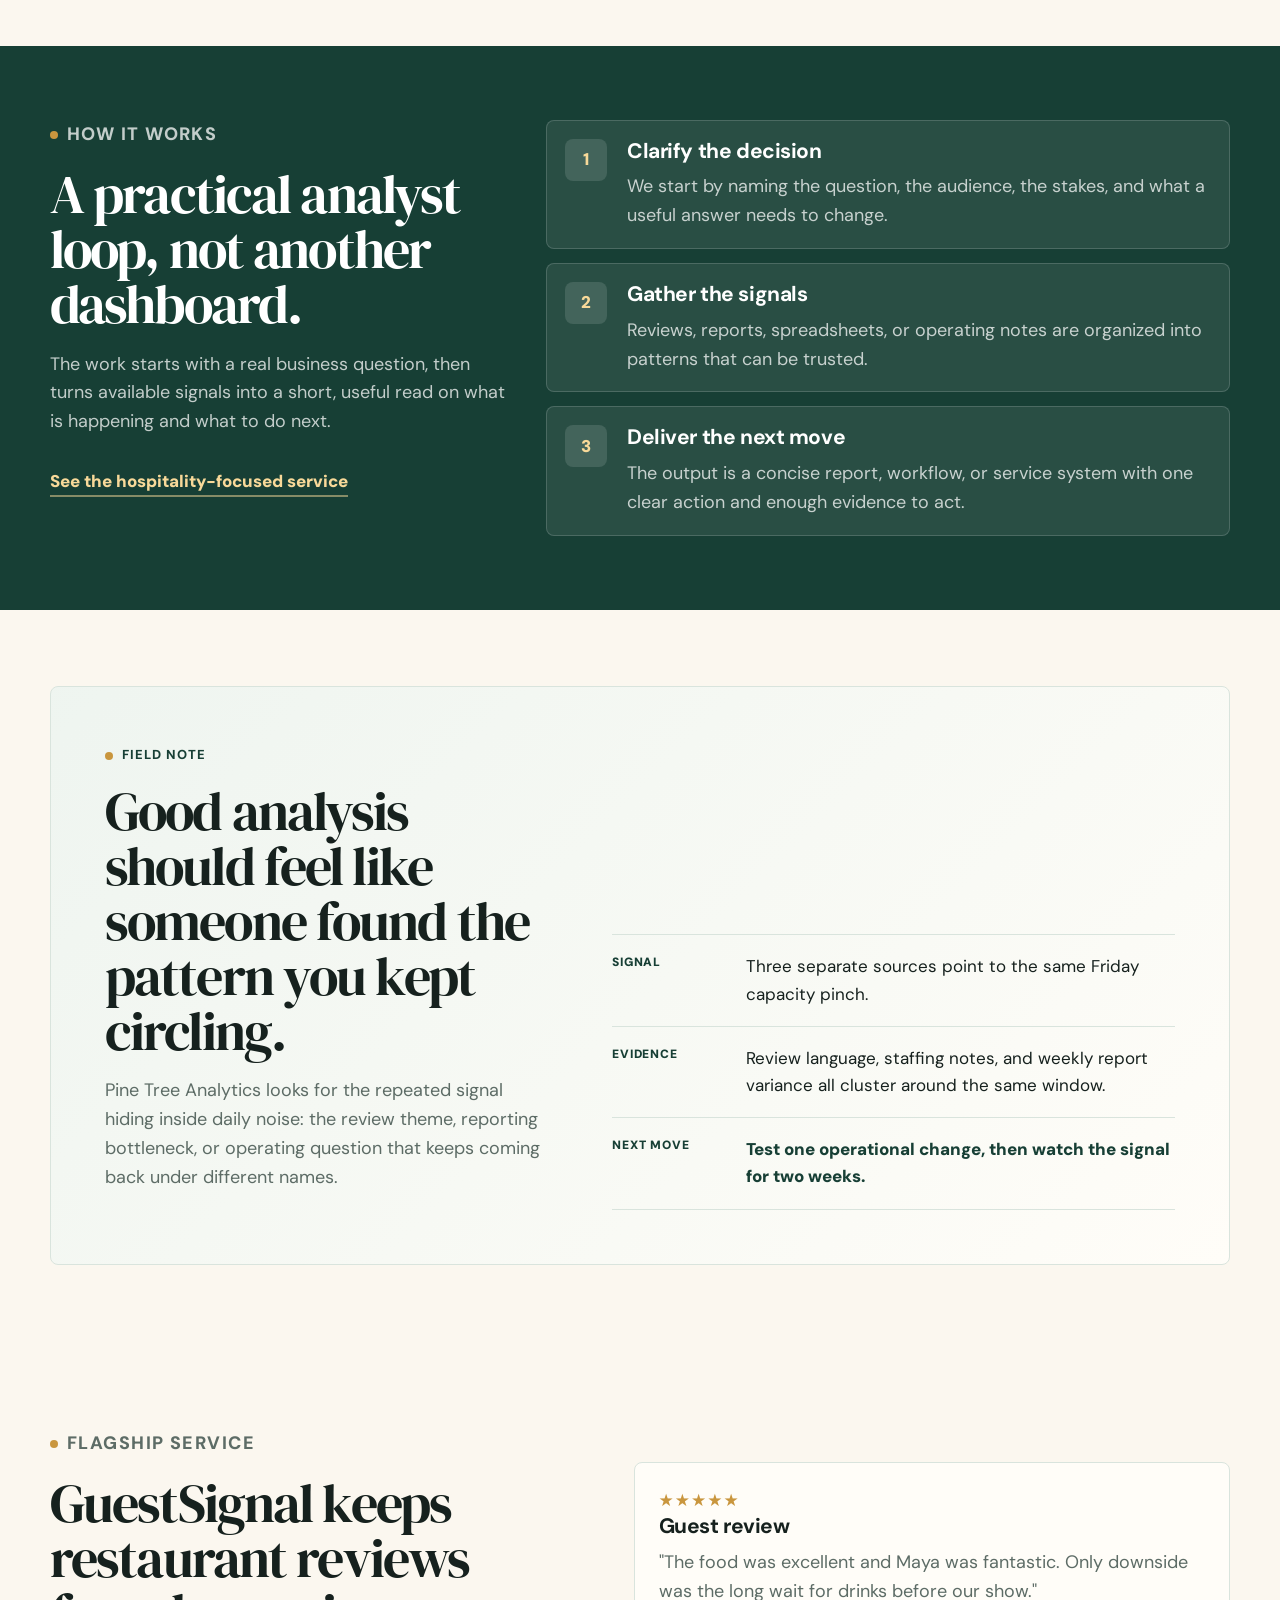
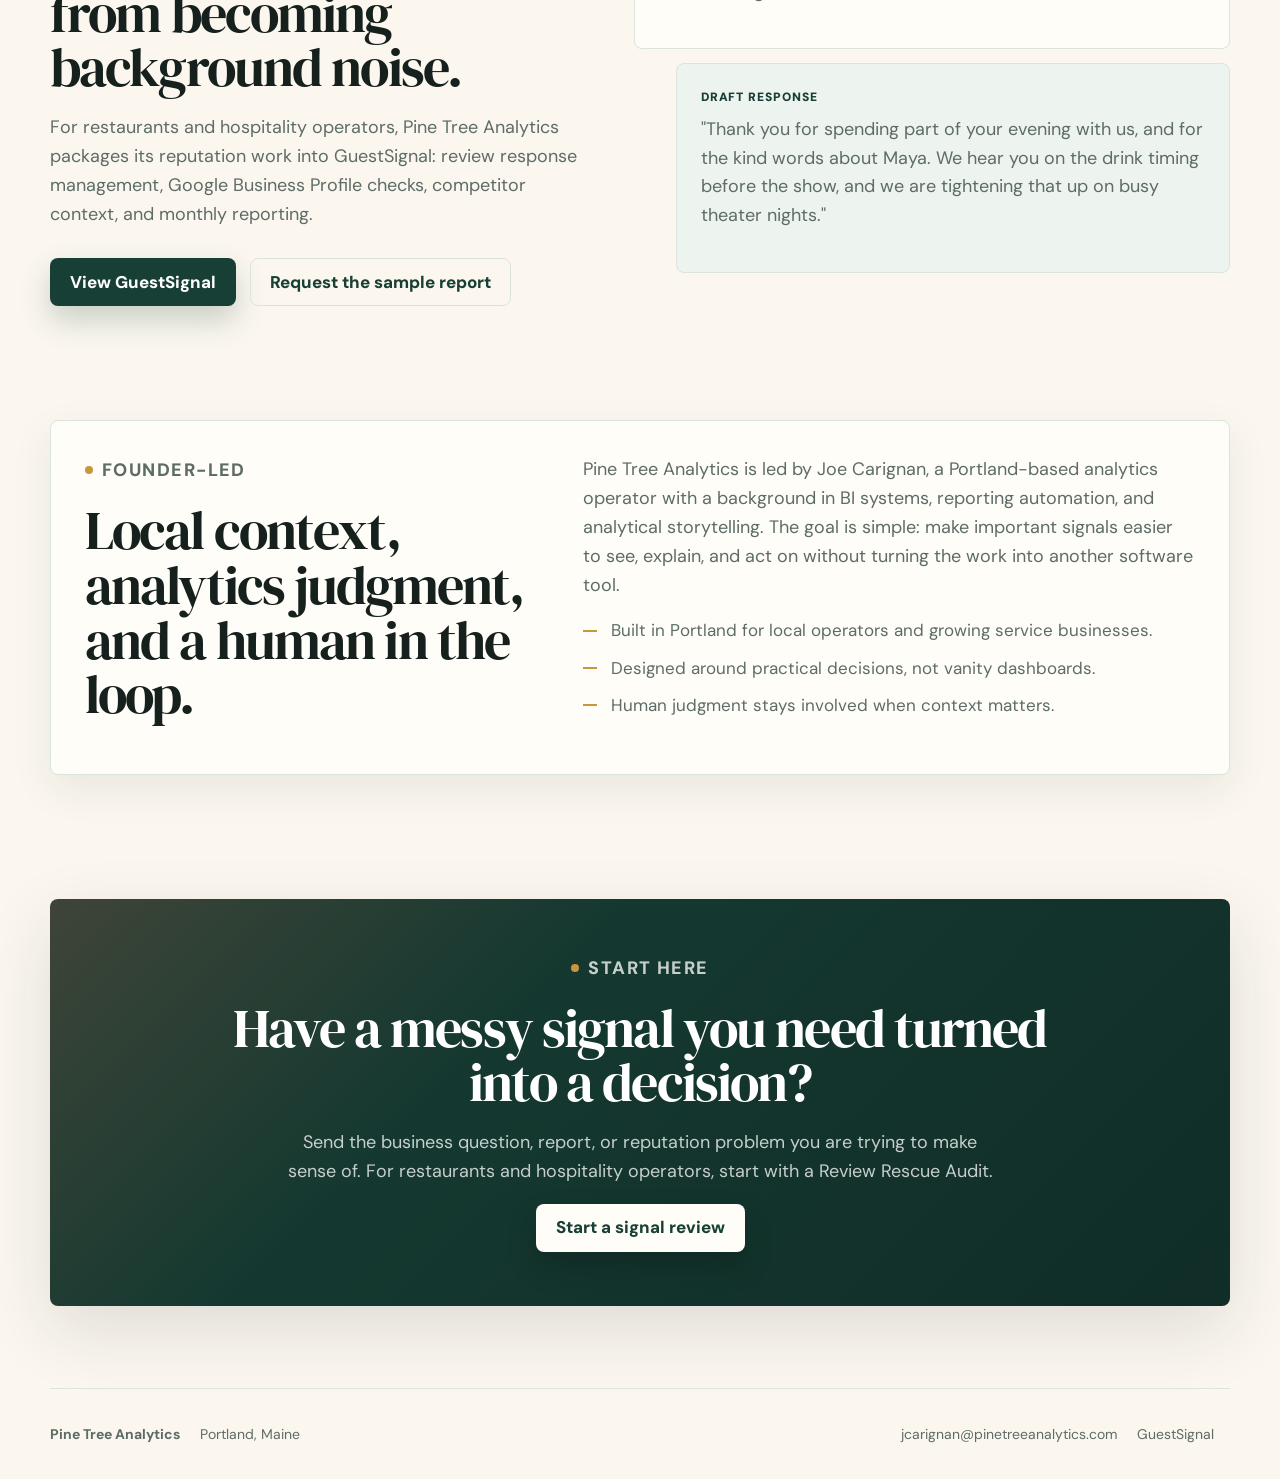
==== commit 6c8ddc92: "modified according to impeccable layout feedback" ====
--- a/index.html
+++ b/index.html
@@ -153,6 +153,32 @@
       </div>
     </section>
 
+    <section class="section field-note-section">
+      <div class="field-note reveal">
+        <div class="field-note-main">
+          <p class="eyebrow"><span></span> Field note</p>
+          <h2>Good analysis should feel like someone found the pattern you kept circling.</h2>
+          <p>
+            Pine Tree Analytics looks for the repeated signal hiding inside daily noise: the review theme, reporting bottleneck, or operating question that keeps coming back under different names.
+          </p>
+        </div>
+        <div class="note-ledger" aria-label="Example analyst field note">
+          <div class="note-row">
+            <span>Signal</span>
+            Three separate sources point to the same Friday capacity pinch.
+          </div>
+          <div class="note-row">
+            <span>Evidence</span>
+            Review language, staffing notes, and weekly report variance all cluster around the same window.
+          </div>
+          <div class="note-row note-row-strong">
+            <span>Next move</span>
+            Test one operational change, then watch the signal for two weeks.
+          </div>
+        </div>
+      </div>
+    </section>
+
     <section class="section split-section" id="guestsignal">
       <div class="reveal">
         <p class="eyebrow"><span></span> Flagship service</p>
--- a/style.css
+++ b/style.css
@@ -409,9 +409,9 @@
 .insight-box {
   margin-top: 16px;
   padding: 16px;
-  border-left: 4px solid var(--gold);
-  border-radius: 8px;
-  background: var(--cream);
+  border: 1px solid rgba(201, 150, 62, 0.45);
+  border-radius: 8px;
+  background: rgba(201, 150, 62, 0.12);
   color: var(--ink);
   font-weight: 650;
 }
@@ -559,6 +559,125 @@
   grid-template-columns: minmax(0, 0.95fr) minmax(340px, 1.05fr);
   gap: 44px;
   align-items: center;
+}
+
+.field-note-section,
+.teardown-section {
+  padding-top: 42px;
+}
+
+.field-note {
+  display: grid;
+  grid-template-columns: minmax(0, 0.88fr) minmax(340px, 1.12fr);
+  gap: clamp(26px, 5vw, 72px);
+  align-items: end;
+  padding: clamp(28px, 5vw, 54px);
+  border: 1px solid var(--line);
+  border-radius: 8px;
+  background:
+    linear-gradient(135deg, rgba(237, 244, 239, 0.92), rgba(255, 253, 248, 0.64)),
+    var(--paper);
+}
+
+.field-note-main {
+  max-width: 560px;
+}
+
+.field-note-main p:not(.eyebrow),
+.teardown-copy p {
+  color: var(--muted);
+  font-size: 18px;
+}
+
+.note-ledger {
+  display: grid;
+  border-top: 1px solid var(--line);
+}
+
+.note-row {
+  display: grid;
+  grid-template-columns: 116px minmax(0, 1fr);
+  gap: 18px;
+  padding: 18px 0;
+  border-bottom: 1px solid var(--line);
+  color: var(--ink);
+}
+
+.note-row span {
+  color: var(--pine);
+  font-size: 12px;
+  font-weight: 900;
+  letter-spacing: 0.08em;
+  text-transform: uppercase;
+}
+
+.note-row-strong {
+  color: var(--pine);
+  font-weight: 850;
+}
+
+.teardown-grid {
+  display: grid;
+  grid-template-columns: minmax(260px, 0.72fr) minmax(0, 1.28fr);
+  gap: clamp(28px, 6vw, 84px);
+  align-items: center;
+}
+
+.teardown-copy {
+  max-width: 520px;
+}
+
+.teardown-board {
+  display: grid;
+  grid-template-columns: minmax(0, 1fr) minmax(180px, 0.5fr);
+  gap: 14px;
+  align-items: stretch;
+}
+
+.teardown-board blockquote {
+  grid-row: span 3;
+  margin: 0;
+  padding: clamp(24px, 4vw, 38px);
+  border: 1px solid var(--line);
+  border-radius: 8px;
+  background: var(--paper);
+  color: var(--ink);
+  font-family: var(--serif);
+  font-size: clamp(28px, 3.6vw, 46px);
+  line-height: 1.08;
+  letter-spacing: -0.035em;
+  box-shadow: var(--shadow);
+}
+
+.annotation {
+  padding: 18px;
+  border: 1px solid var(--line);
+  border-radius: 8px;
+  background: var(--mist);
+  color: var(--muted);
+}
+
+.annotation span {
+  display: block;
+  margin-bottom: 7px;
+  color: var(--pine);
+  font-size: 12px;
+  font-weight: 900;
+  letter-spacing: 0.08em;
+  text-transform: uppercase;
+}
+
+.annotation-response {
+  background: var(--sage);
+}
+
+.annotation-report {
+  background: var(--paper);
+}
+
+.annotation-watch {
+  border-color: rgba(201, 150, 62, 0.45);
+  background: rgba(201, 150, 62, 0.12);
 }
 
 .review-stack {
@@ -829,7 +948,10 @@
   .hero,
   .workflow,
   .split-section,
-  .founder-panel {
+  .founder-panel,
+  .field-note,
+  .teardown-grid,
+  .teardown-board {
     grid-template-columns: 1fr;
   }
 
@@ -931,6 +1053,15 @@
     grid-template-columns: 1fr;
   }
 
+  .note-row {
+    grid-template-columns: 1fr;
+    gap: 6px;
+  }
+
+  .teardown-board blockquote {
+    grid-row: auto;
+  }
+
   .founder-panel,
   .cta-panel {
     padding: 28px 22px;
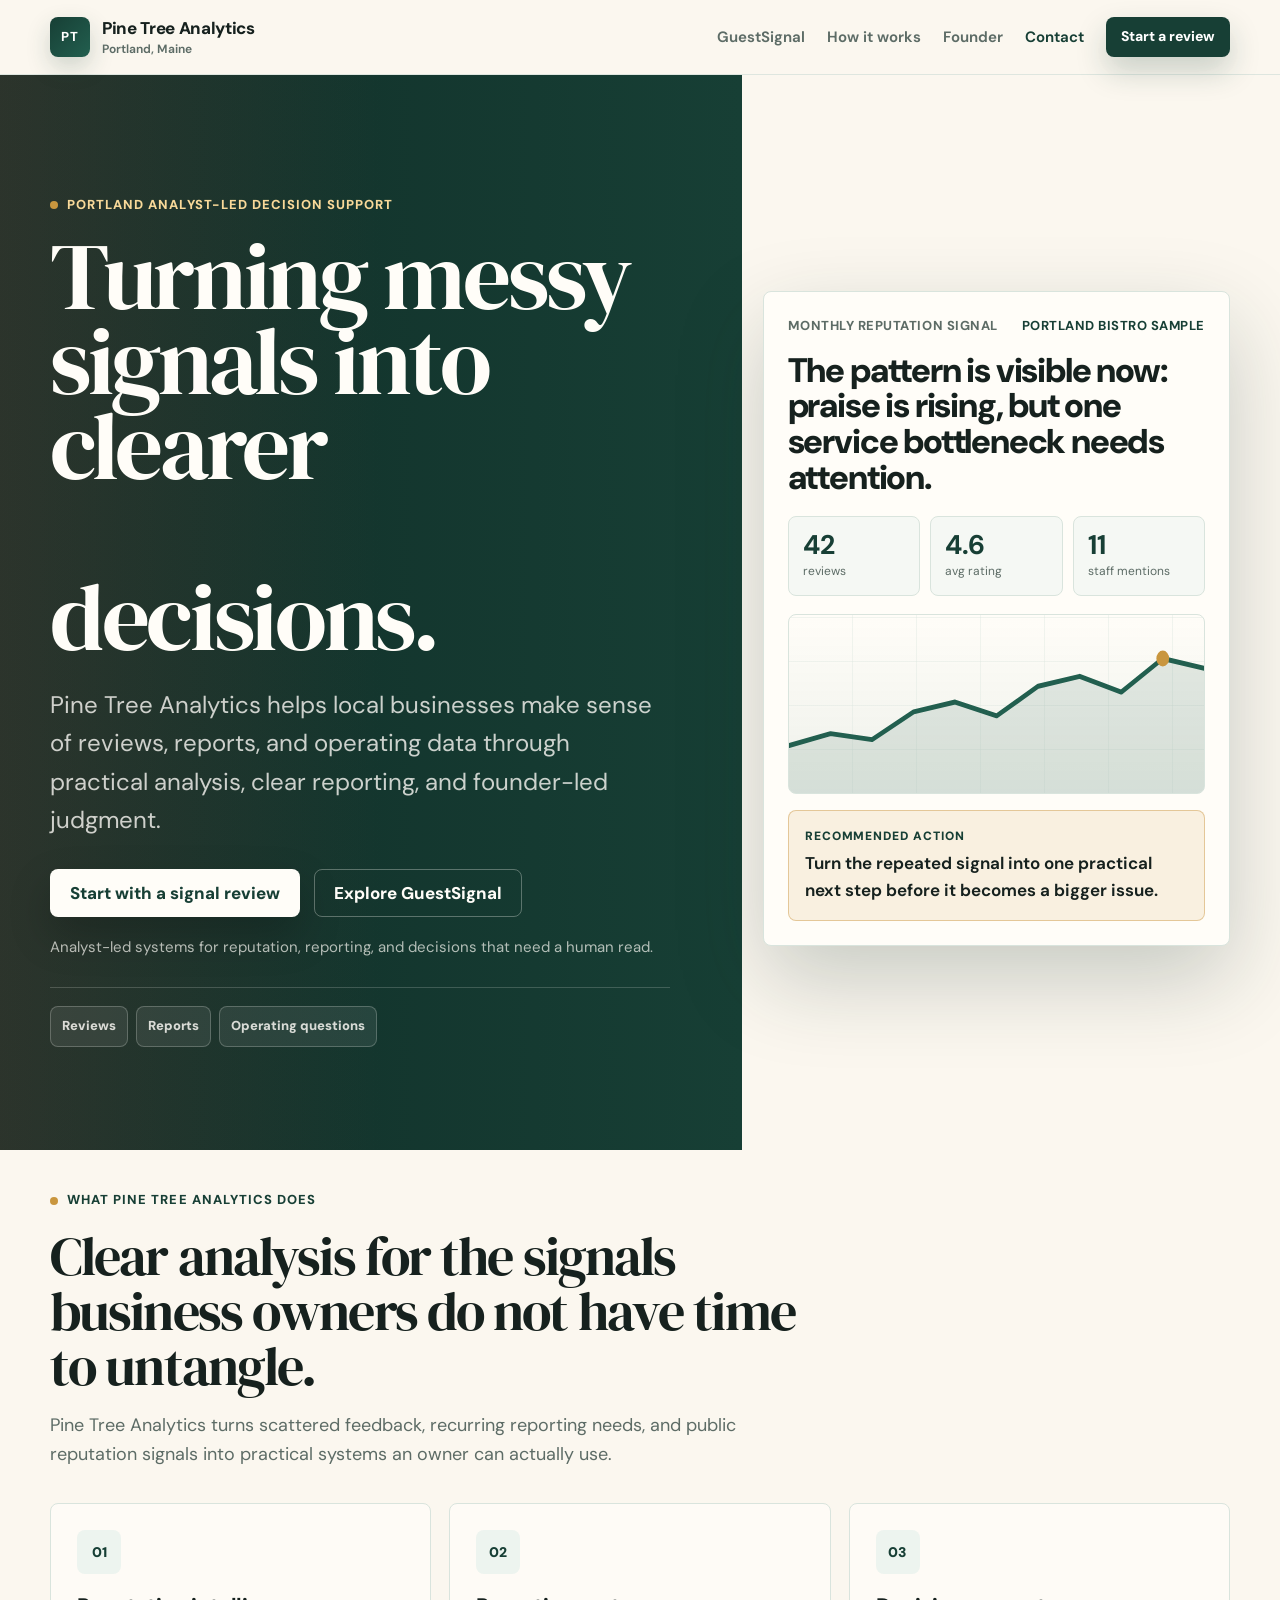
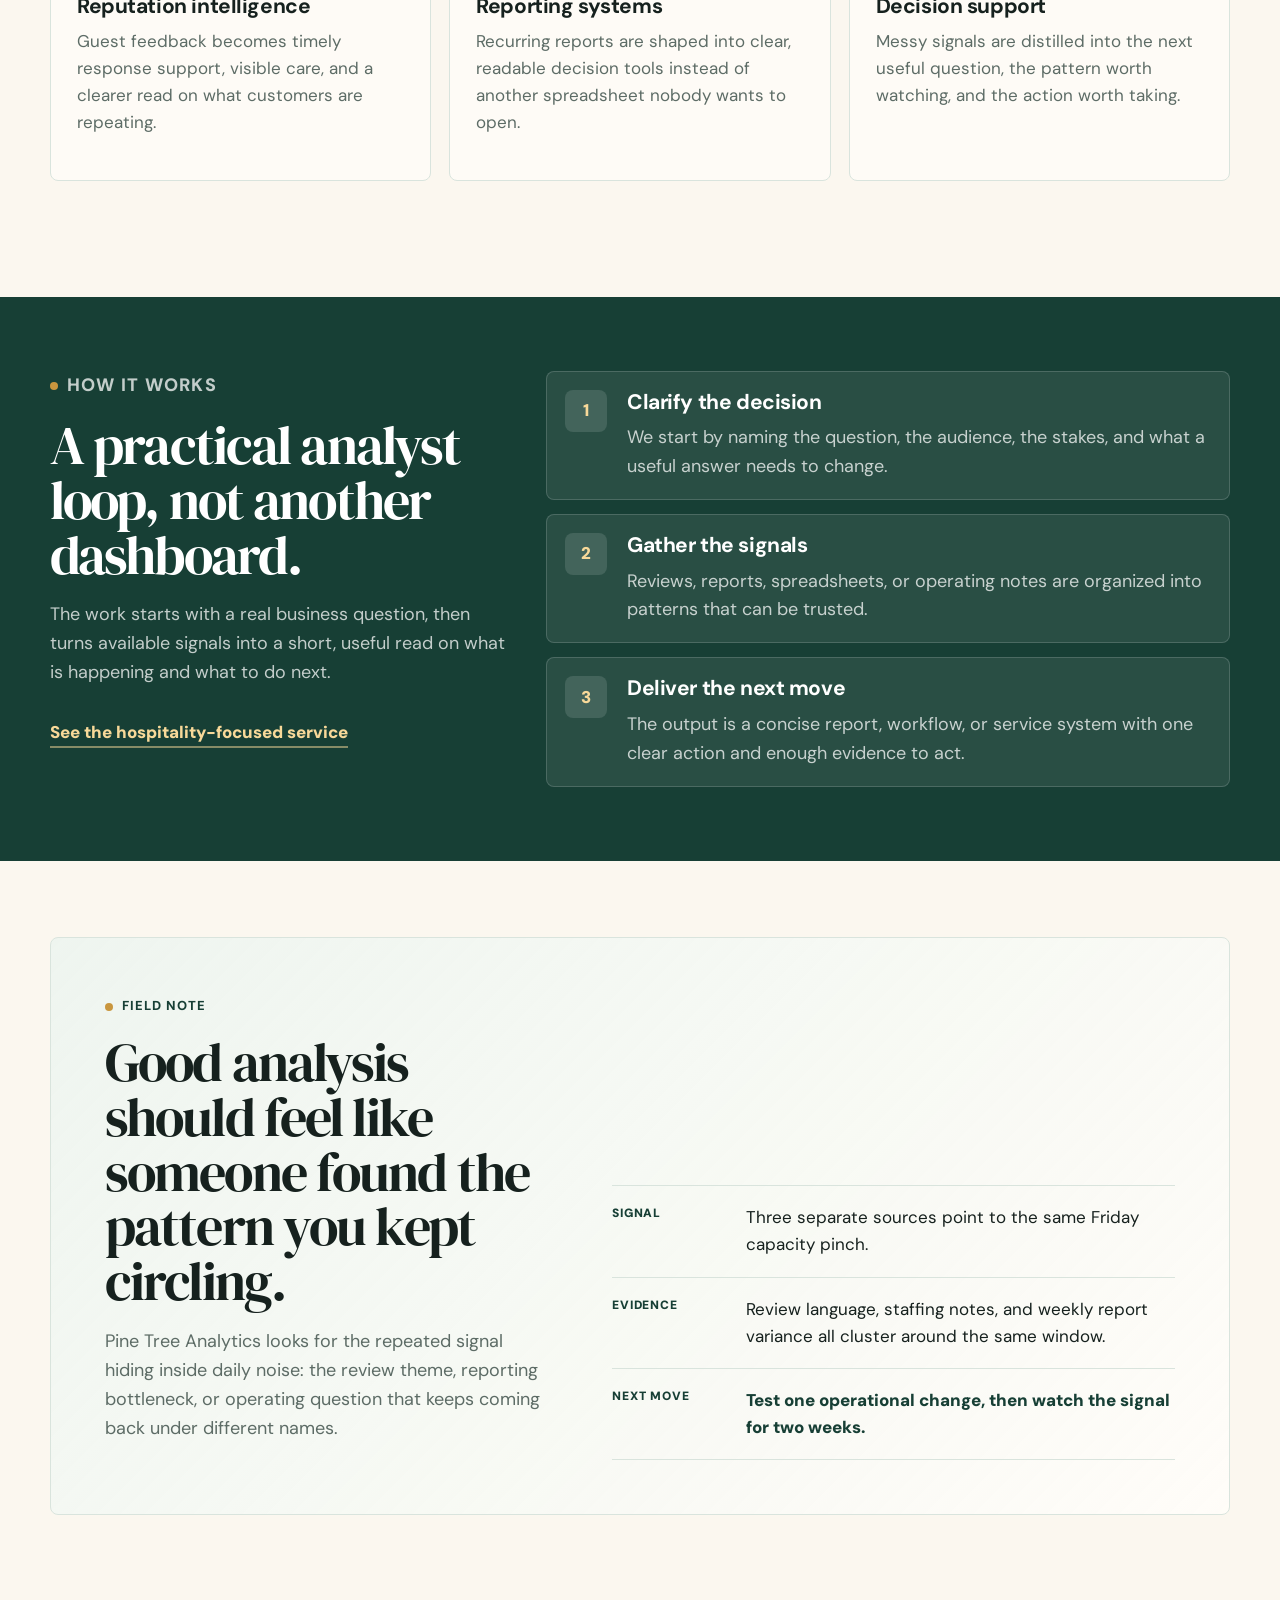
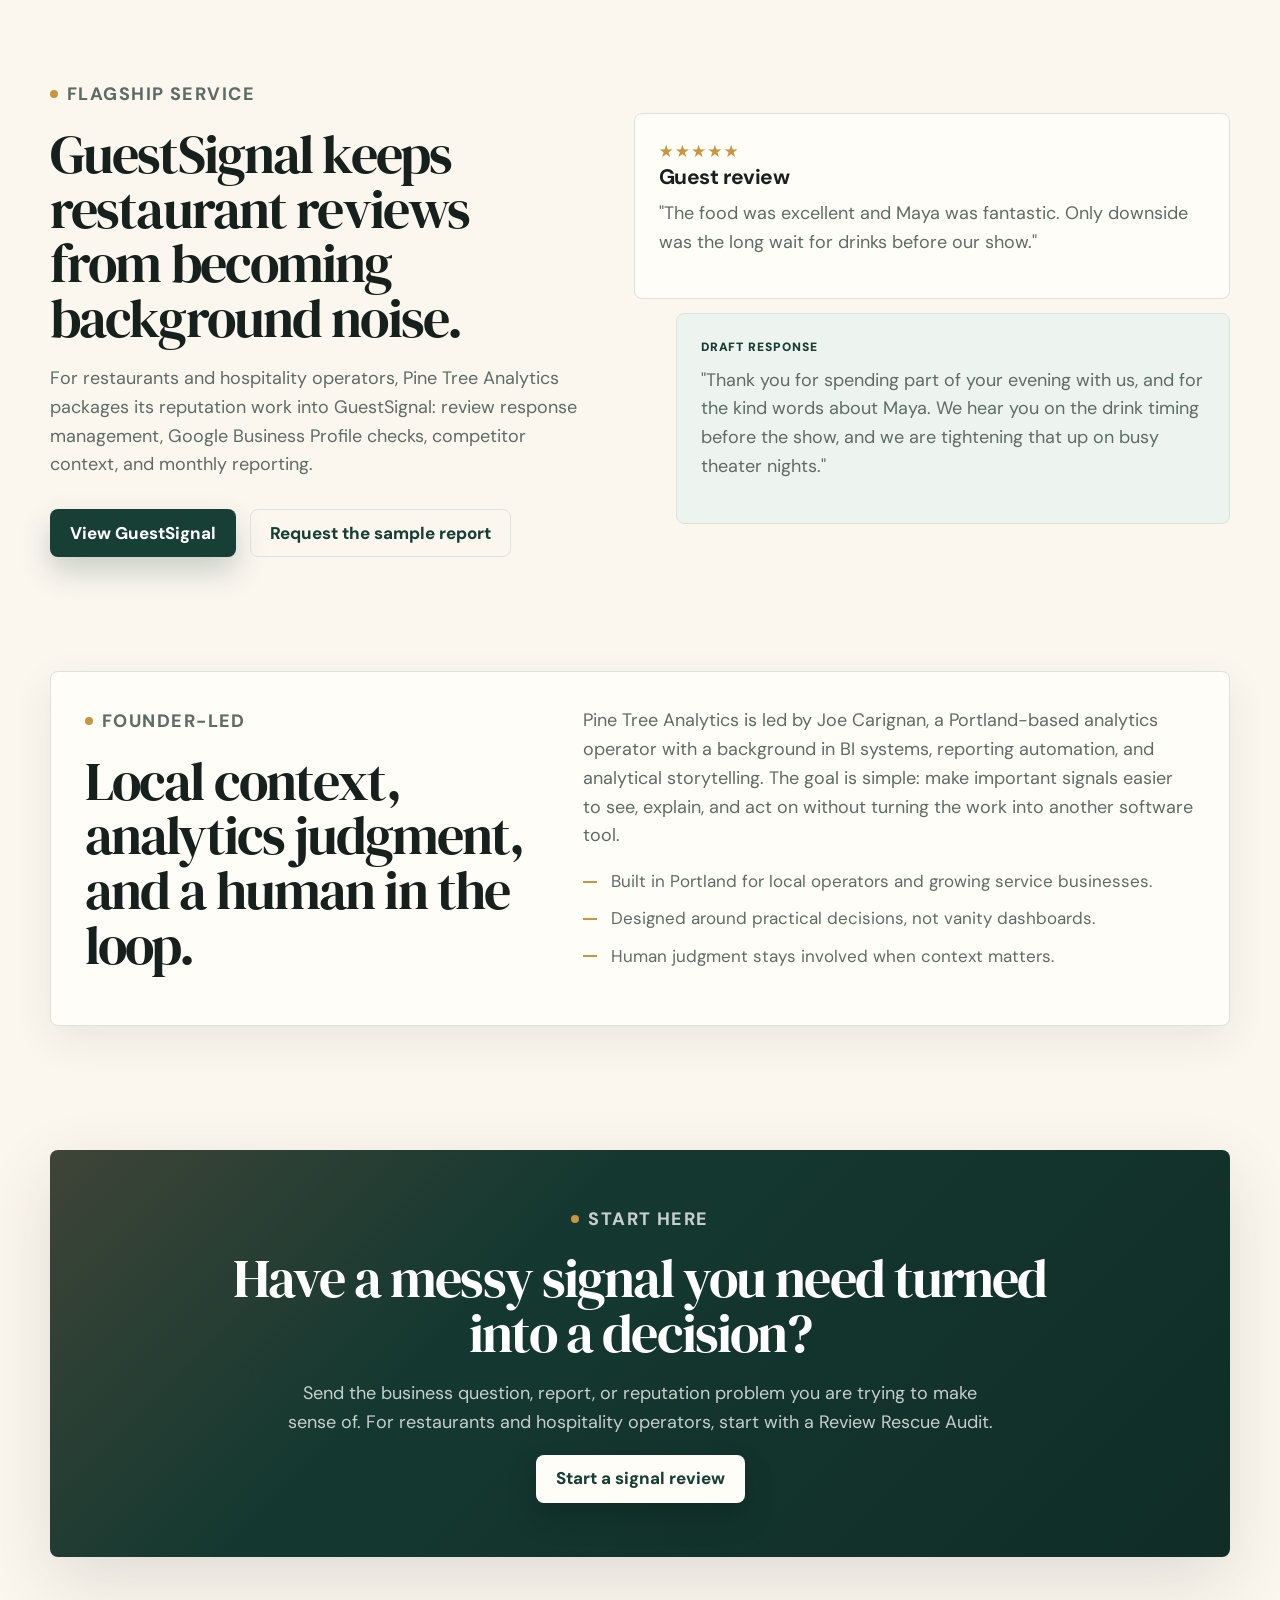
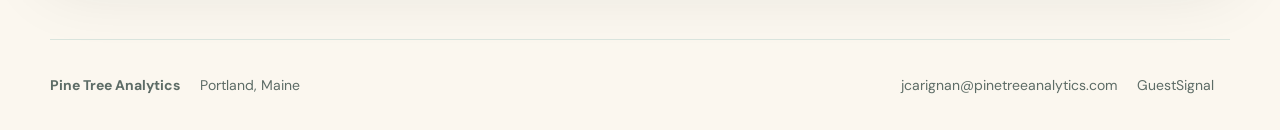
==== commit a153e41d: "impeccable bolder" ====
--- a/index.html
+++ b/index.html
@@ -43,7 +43,11 @@
     <section class="hero hero-home">
       <div class="hero-copy reveal">
         <p class="eyebrow"><span></span> Portland analyst-led decision support</p>
-        <h1>Turning messy business signals into clearer decisions.</h1>
+        <h1>
+          <span>Turning messy</span>
+          <span>signals into</span>
+          <span>clearer<span class="mobile-break"><br></span> decisions.</span>
+        </h1>
         <p class="lead">
           Pine Tree Analytics helps local businesses make sense of reviews, reports, and operating data through practical analysis, clear reporting, and founder-led judgment.
         </p>
@@ -52,6 +56,11 @@
           <a class="button button-secondary" href="/guestsignal/">Explore GuestSignal</a>
         </div>
         <p class="microcopy">Analyst-led systems for reputation, reporting, and decisions that need a human read.</p>
+        <div class="hero-ledger" aria-label="Signals Pine Tree Analytics helps interpret">
+          <span>Reviews</span>
+          <span>Reports</span>
+          <span>Operating questions</span>
+        </div>
       </div>
 
       <div class="report-shell reveal" aria-label="Sample reputation report preview">
--- a/style.css
+++ b/style.css
@@ -168,12 +168,35 @@
   align-items: center;
 }
 
+.hero-home {
+  width: 100%;
+  max-width: none;
+  margin: 0;
+  padding: clamp(78px, 9vw, 130px) max(22px, calc((100vw - 1180px) / 2)) clamp(68px, 8vw, 112px);
+  grid-template-columns: minmax(0, 0.96fr) minmax(330px, 0.72fr);
+  gap: clamp(38px, 7vw, 94px);
+  overflow: hidden;
+  color: var(--paper);
+  background:
+    linear-gradient(90deg, rgba(155, 79, 61, 0.2), transparent 30%),
+    linear-gradient(90deg, #102d27 0%, var(--pine) 58%, var(--cream) 58%, var(--cream) 100%);
+}
+
 .hero-service {
   padding-top: 76px;
 }
 
 .hero-copy {
   max-width: 710px;
+}
+
+.hero-home .hero-copy {
+  max-width: 840px;
+  min-width: 0;
+}
+
+.hero-home .eyebrow {
+  color: #f8d999;
 }
 
 .eyebrow {
@@ -219,6 +242,22 @@
   line-height: 0.95;
 }
 
+.hero-home h1 {
+  max-width: 850px;
+  margin-bottom: 26px;
+  color: var(--paper);
+  font-size: clamp(54px, 7.4vw, 96px);
+  line-height: 0.9;
+}
+
+.hero-home h1 span {
+  display: block;
+}
+
+.mobile-break {
+  display: none;
+}
+
 h2 {
   margin-bottom: 18px;
   font-size: clamp(34px, 4.2vw, 54px);
@@ -236,6 +275,12 @@
   max-width: 660px;
   color: var(--muted);
   font-size: clamp(19px, 2vw, 22px);
+}
+
+.hero-home .lead {
+  max-width: 720px;
+  color: rgba(255, 253, 248, 0.78);
+  font-size: clamp(20px, 2.1vw, 24px);
 }
 
 .hero-actions,
@@ -288,6 +333,28 @@
   box-shadow: none;
 }
 
+.hero-home .button {
+  background: var(--paper);
+  color: var(--pine);
+  box-shadow: 0 18px 42px rgba(0, 0, 0, 0.22);
+}
+
+.hero-home .button:hover {
+  background: #f8d999;
+  box-shadow: 0 22px 46px rgba(0, 0, 0, 0.26);
+}
+
+.hero-home .button-secondary {
+  background: transparent;
+  color: var(--paper);
+  border-color: rgba(255, 253, 248, 0.3);
+  box-shadow: none;
+}
+
+.hero-home .button-secondary:hover {
+  background: rgba(255, 253, 248, 0.1);
+}
+
 .button-light {
   background: var(--paper);
   color: var(--pine);
@@ -302,6 +369,30 @@
   margin: 18px 0 0;
   color: var(--muted);
   font-size: 15px;
+}
+
+.hero-home .microcopy {
+  color: rgba(255, 253, 248, 0.68);
+}
+
+.hero-ledger {
+  display: flex;
+  flex-wrap: wrap;
+  gap: 8px;
+  max-width: 620px;
+  margin-top: 28px;
+  padding-top: 18px;
+  border-top: 1px solid rgba(255, 253, 248, 0.18);
+}
+
+.hero-ledger span {
+  padding: 9px 11px;
+  border: 1px solid rgba(255, 253, 248, 0.22);
+  border-radius: 8px;
+  background: rgba(255, 253, 248, 0.08);
+  color: rgba(255, 253, 248, 0.82);
+  font-size: 13px;
+  font-weight: 850;
 }
 
 .report-shell {
@@ -311,6 +402,14 @@
   border-radius: 8px;
   background: var(--paper);
   box-shadow: var(--shadow);
+}
+
+.hero-home .report-shell {
+  align-self: center;
+  min-width: 0;
+  color: var(--ink);
+  transform: rotate(-1.6deg);
+  box-shadow: 0 34px 88px rgba(16, 45, 39, 0.22);
 }
 
 .report-shell::before {
@@ -885,6 +984,16 @@
   letter-spacing: 0;
 }
 
+.tier-focus {
+  padding: 10px 12px;
+  border: 1px solid var(--line);
+  border-radius: 8px;
+  background: var(--sage);
+  color: var(--pine);
+  font-size: 13px;
+  font-weight: 900;
+}
+
 .price-card ul {
   margin: 20px 0 0;
   padding-left: 19px;
@@ -894,6 +1003,22 @@
 
 .price-card li {
   margin: 8px 0;
+}
+
+.pricing-note {
+  display: flex;
+  flex-wrap: wrap;
+  gap: 10px;
+  margin-top: 18px;
+  color: var(--muted);
+  font-size: 14px;
+}
+
+.pricing-note span {
+  padding: 8px 10px;
+  border: 1px solid var(--line);
+  border-radius: 8px;
+  background: rgba(255, 253, 248, 0.72);
 }
 
 .faq {
@@ -957,6 +1082,19 @@
 
   .hero {
     padding-top: 58px;
+  }
+
+  .hero-home {
+    width: 100%;
+    padding: 64px max(22px, calc((100vw - 720px) / 2)) 66px;
+    background:
+      linear-gradient(150deg, rgba(155, 79, 61, 0.18), transparent 36%),
+      linear-gradient(180deg, #102d27 0%, var(--pine) 66%, var(--cream) 66%, var(--cream) 100%);
+  }
+
+  .hero-home .report-shell {
+    width: min(100%, 640px);
+    transform: rotate(-0.8deg);
   }
 
   .feature-grid,
@@ -1023,8 +1161,40 @@
     padding-bottom: 48px;
   }
 
+  .hero-home {
+    width: 100%;
+    gap: 38px;
+    padding: 54px 14px 58px;
+  }
+
   h1 {
     font-size: clamp(42px, 13vw, 62px);
+  }
+
+  .hero-home h1 {
+    font-size: clamp(40px, 10.8vw, 46px);
+    line-height: 0.94;
+  }
+
+  .mobile-break {
+    display: inline;
+  }
+
+  .hero-home .hero-actions {
+    align-items: stretch;
+  }
+
+  .hero-home .button {
+    width: 100%;
+  }
+
+  .hero-home .report-shell {
+    transform: none;
+  }
+
+  .hero-home .report-headline {
+    overflow-wrap: break-word;
+    font-size: clamp(23px, 6.4vw, 27px);
   }
 
   .metric-grid,
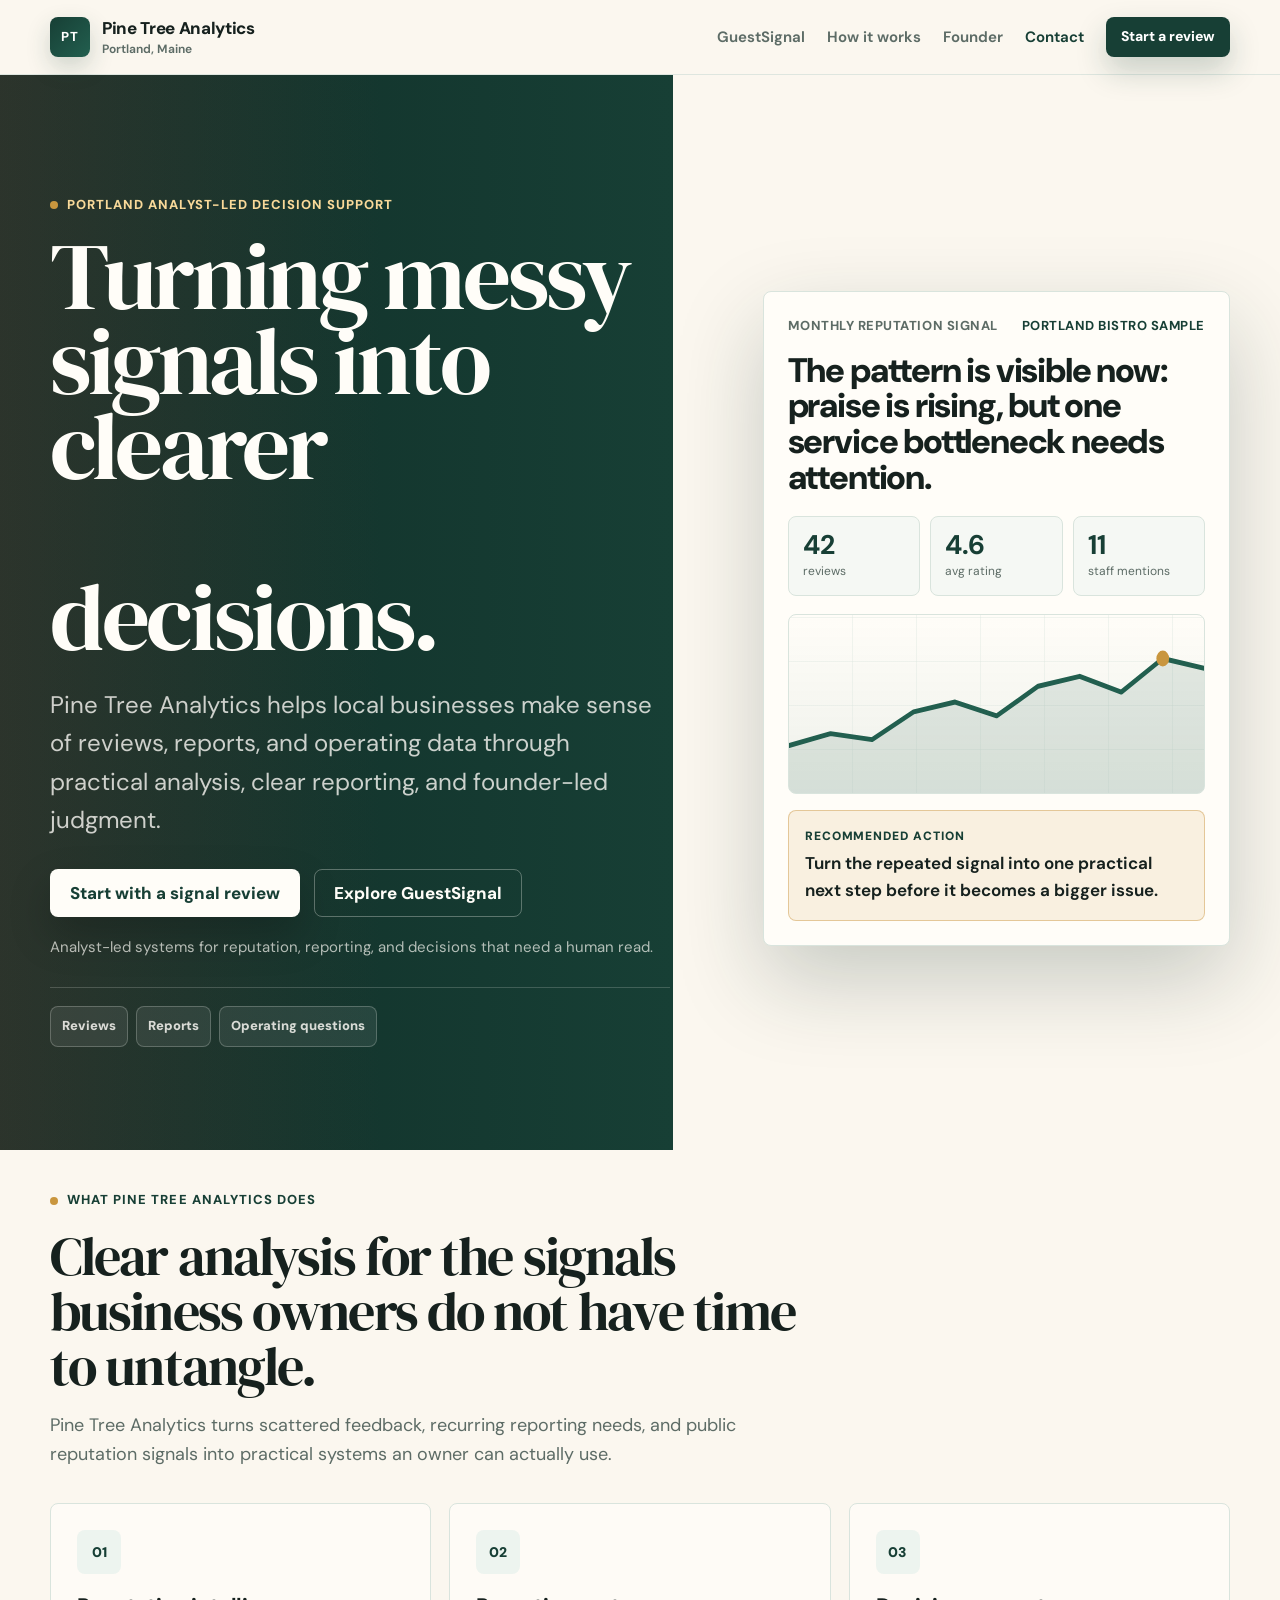
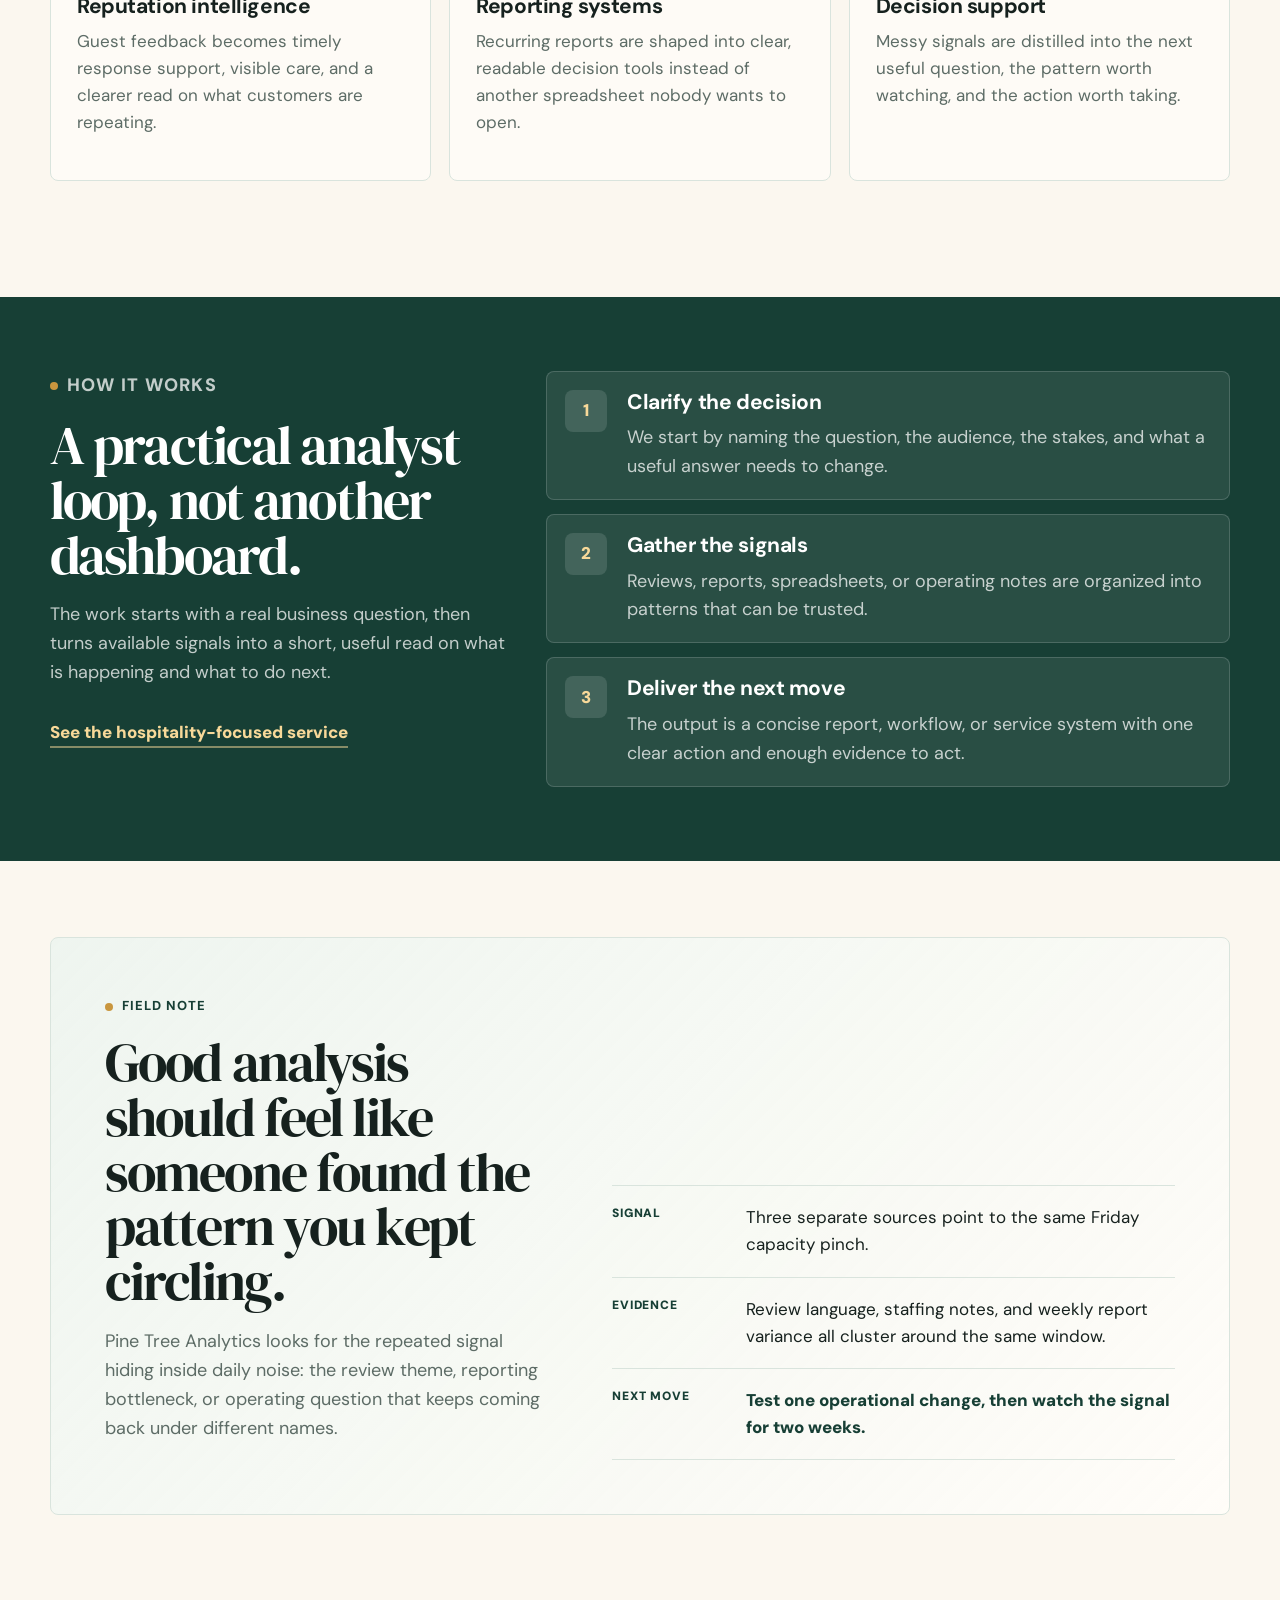
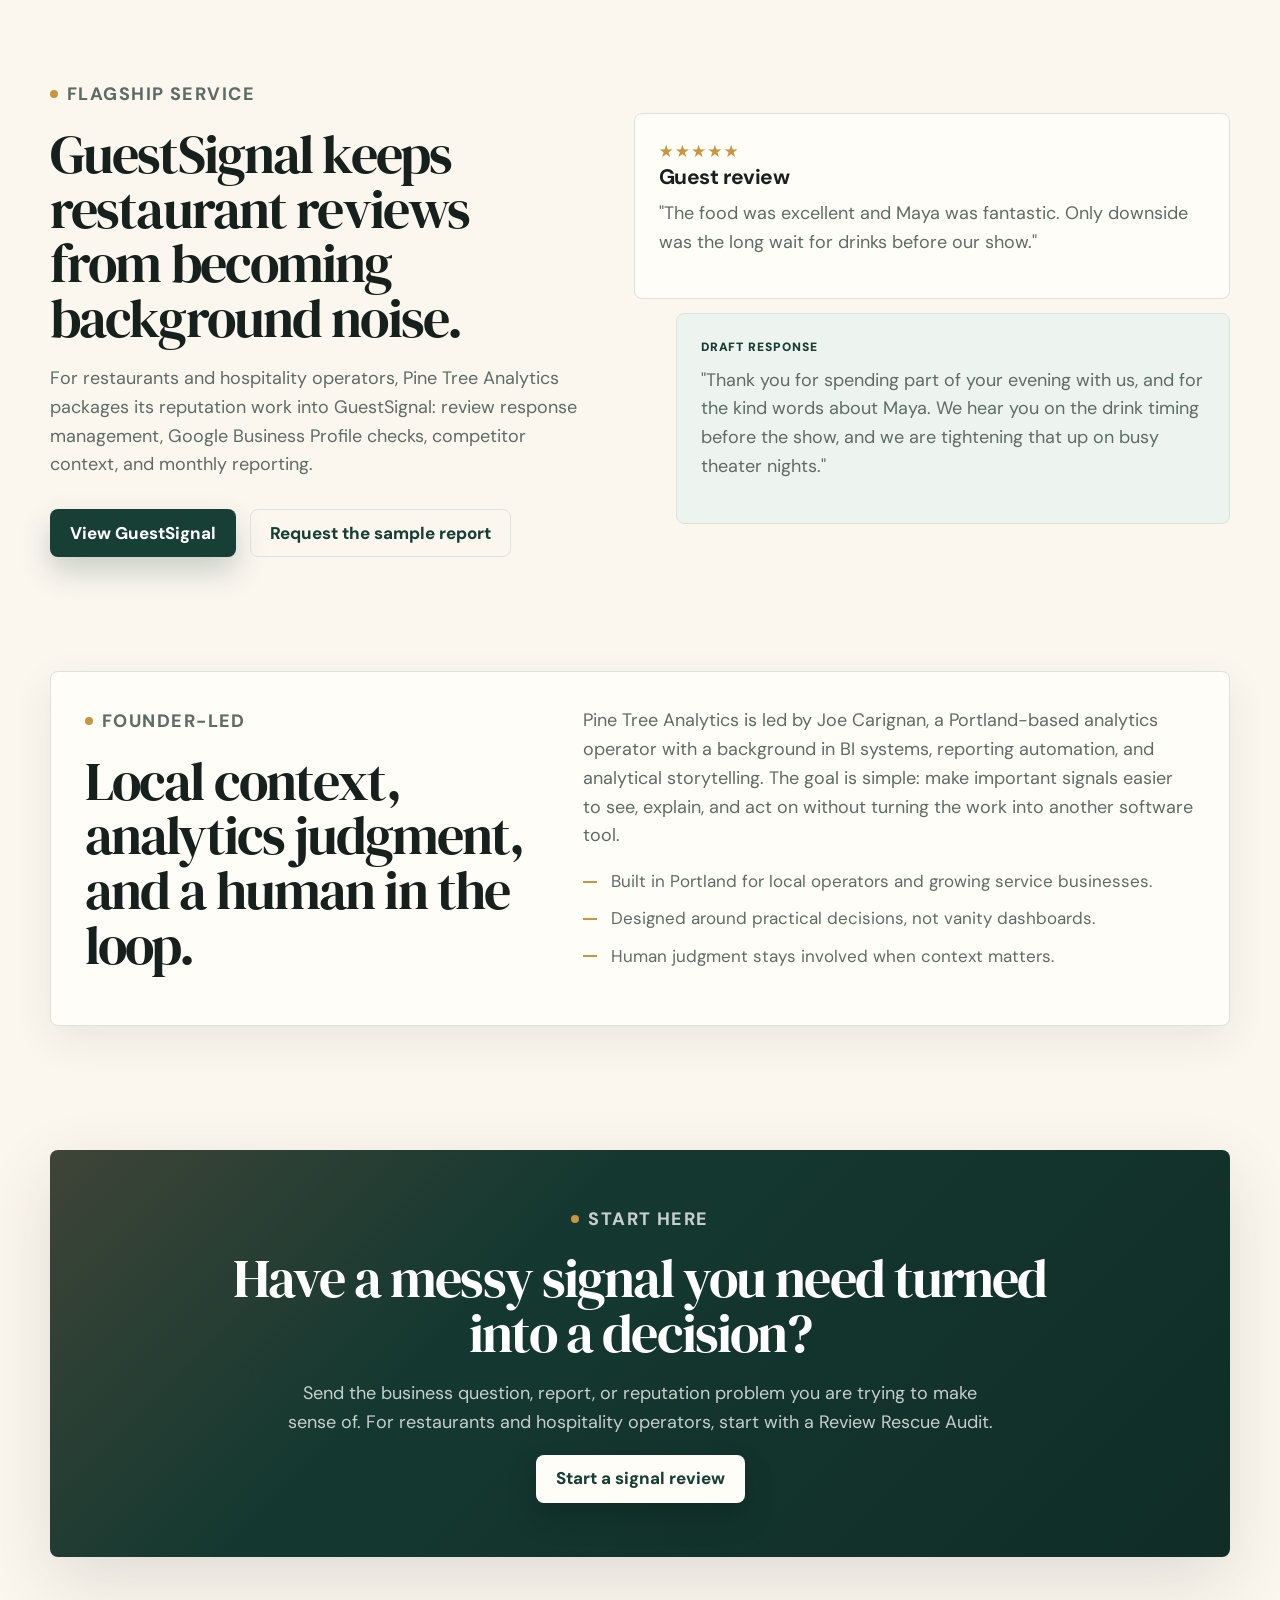
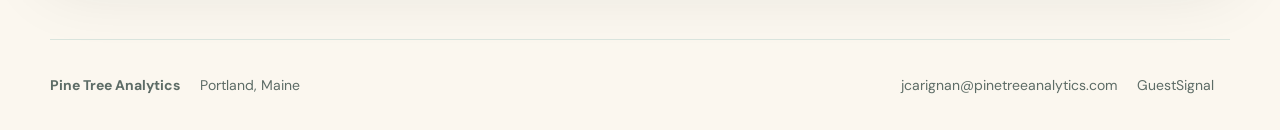
==== commit c593b396: "changed according to anthropic frontend-design" ====
--- a/index.html
+++ b/index.html
@@ -3,17 +3,20 @@
 <head>
   <meta charset="UTF-8" />
   <meta name="viewport" content="width=device-width, initial-scale=1.0" />
+  <meta name="theme-color" content="#173f35" />
   <title>Pine Tree Analytics | Portland Analyst-Led Decision Support</title>
   <meta
     name="description"
     content="Pine Tree Analytics helps Portland businesses turn reviews, reports, and messy operating data into clearer decisions."
   />
+  <link rel="icon" type="image/svg+xml" href="/favicon.svg" />
   <link rel="preconnect" href="https://fonts.googleapis.com" />
   <link rel="preconnect" href="https://fonts.gstatic.com" crossorigin />
-  <link href="https://fonts.googleapis.com/css2?family=DM+Serif+Display:ital@0;1&family=DM+Sans:wght@300;400;500;600;700&display=swap" rel="stylesheet" />
+  <link href="https://fonts.googleapis.com/css2?family=DM+Serif+Display:ital@0;1&family=DM+Sans:ital,wght@0,100..900;1,100..900&display=swap" rel="stylesheet" />
   <link rel="stylesheet" href="style.css" />
 </head>
 <body>
+  <a class="skip-link" href="#main-content">Skip to main content</a>
   <header class="site-header">
     <nav class="site-nav" aria-label="Main navigation">
       <a class="brand" href="/">
@@ -39,7 +42,7 @@
     </nav>
   </header>
 
-  <main>
+  <main id="main-content">
     <section class="hero hero-home">
       <div class="hero-copy reveal">
         <p class="eyebrow"><span></span> Portland analyst-led decision support</p>
--- a/style.css
+++ b/style.css
@@ -1,3 +1,22 @@
+/* ─── Font-fallback metrics (reduces layout shift while web fonts load) ─────── */
+@font-face {
+  font-family: "DM Serif Display Fallback";
+  src: local("Georgia");
+  size-adjust: 110%;
+  ascent-override: 90%;
+  descent-override: 25%;
+  line-gap-override: 0%;
+}
+
+@font-face {
+  font-family: "DM Sans Fallback";
+  src: local("Arial");
+  size-adjust: 100%;
+  ascent-override: 94%;
+  descent-override: 23%;
+  line-gap-override: 0%;
+}
+
 *, *::before, *::after {
   box-sizing: border-box;
 }
@@ -16,8 +35,9 @@
   --muted: #5d6c66;
   --line: #d9e4dd;
   --shadow: 0 24px 70px rgba(22, 33, 30, 0.12);
-  --serif: "DM Serif Display", Georgia, serif;
-  --sans: "DM Sans", Inter, ui-sans-serif, system-ui, -apple-system, BlinkMacSystemFont, "Segoe UI", sans-serif;
+  --serif: "DM Serif Display", "DM Serif Display Fallback", Georgia, serif;
+  --sans: "DM Sans", "DM Sans Fallback", Inter, ui-sans-serif, system-ui, -apple-system, BlinkMacSystemFont, "Segoe UI", sans-serif;
+  --hero-split: 58%; /* updated dynamically by JS on the homepage */
 }
 
 html {
@@ -62,6 +82,28 @@
   border: 0;
 }
 
+.skip-link {
+  position: fixed;
+  top: -100%;
+  left: 16px;
+  z-index: 9999;
+  padding: 12px 18px;
+  border-radius: 0 0 8px 8px;
+  background: var(--pine);
+  color: var(--paper);
+  font-family: var(--sans);
+  font-size: 15px;
+  font-weight: 800;
+  text-decoration: none;
+  transition: top 0.15s ease;
+}
+
+.skip-link:focus {
+  top: 0;
+  outline: 3px solid var(--gold);
+  outline-offset: 2px;
+}
+
 .site-header {
   position: sticky;
   top: 0;
@@ -125,7 +167,8 @@
 }
 
 .nav-links a:hover,
-.nav-links a.active {
+.nav-links a.active,
+.nav-links a[aria-current="page"] {
   color: var(--pine);
 }
 
@@ -179,7 +222,7 @@
   color: var(--paper);
   background:
     linear-gradient(90deg, rgba(155, 79, 61, 0.2), transparent 30%),
-    linear-gradient(90deg, #102d27 0%, var(--pine) 58%, var(--cream) 58%, var(--cream) 100%);
+    linear-gradient(90deg, #102d27 0%, var(--pine) var(--hero-split), var(--cream) var(--hero-split), var(--cream) 100%);
 }
 
 .hero-service {
@@ -362,7 +405,7 @@
 }
 
 .button-light:hover {
-  background: #ffffff;
+  background: var(--paper);
 }
 
 .microcopy {
@@ -495,14 +538,37 @@
   stroke-width: 5;
   stroke-linecap: round;
   stroke-linejoin: round;
+  stroke-dasharray: 620;
+  stroke-dashoffset: 620;
+  transition: stroke-dashoffset 1.2s cubic-bezier(0.25, 0.46, 0.45, 0.94) 0.35s;
+}
+
+.report-shell.visible .signal-chart polyline {
+  stroke-dashoffset: 0;
 }
 
 .signal-chart circle {
   fill: var(--gold);
+  opacity: 0;
+  transform: scale(0);
+  transform-box: fill-box;
+  transform-origin: center;
+  transition: opacity 0.25s ease 1.5s, transform 0.4s cubic-bezier(0.34, 1.56, 0.64, 1) 1.5s;
+}
+
+.report-shell.visible .signal-chart circle {
+  opacity: 1;
+  transform: scale(1);
 }
 
 .chart-fill {
   fill: rgba(34, 95, 79, 0.12);
+  opacity: 0;
+  transition: opacity 0.8s ease 0.85s;
+}
+
+.report-shell.visible .chart-fill {
+  opacity: 1;
 }
 
 .insight-box {
@@ -1255,4 +1321,16 @@
     opacity: 1;
     transform: none;
   }
-}
+
+  /* Chart: skip to final state immediately */
+  .signal-chart polyline {
+    stroke-dasharray: none;
+    stroke-dashoffset: 0;
+  }
+
+  .signal-chart circle,
+  .chart-fill {
+    opacity: 1;
+    transform: none;
+  }
+}
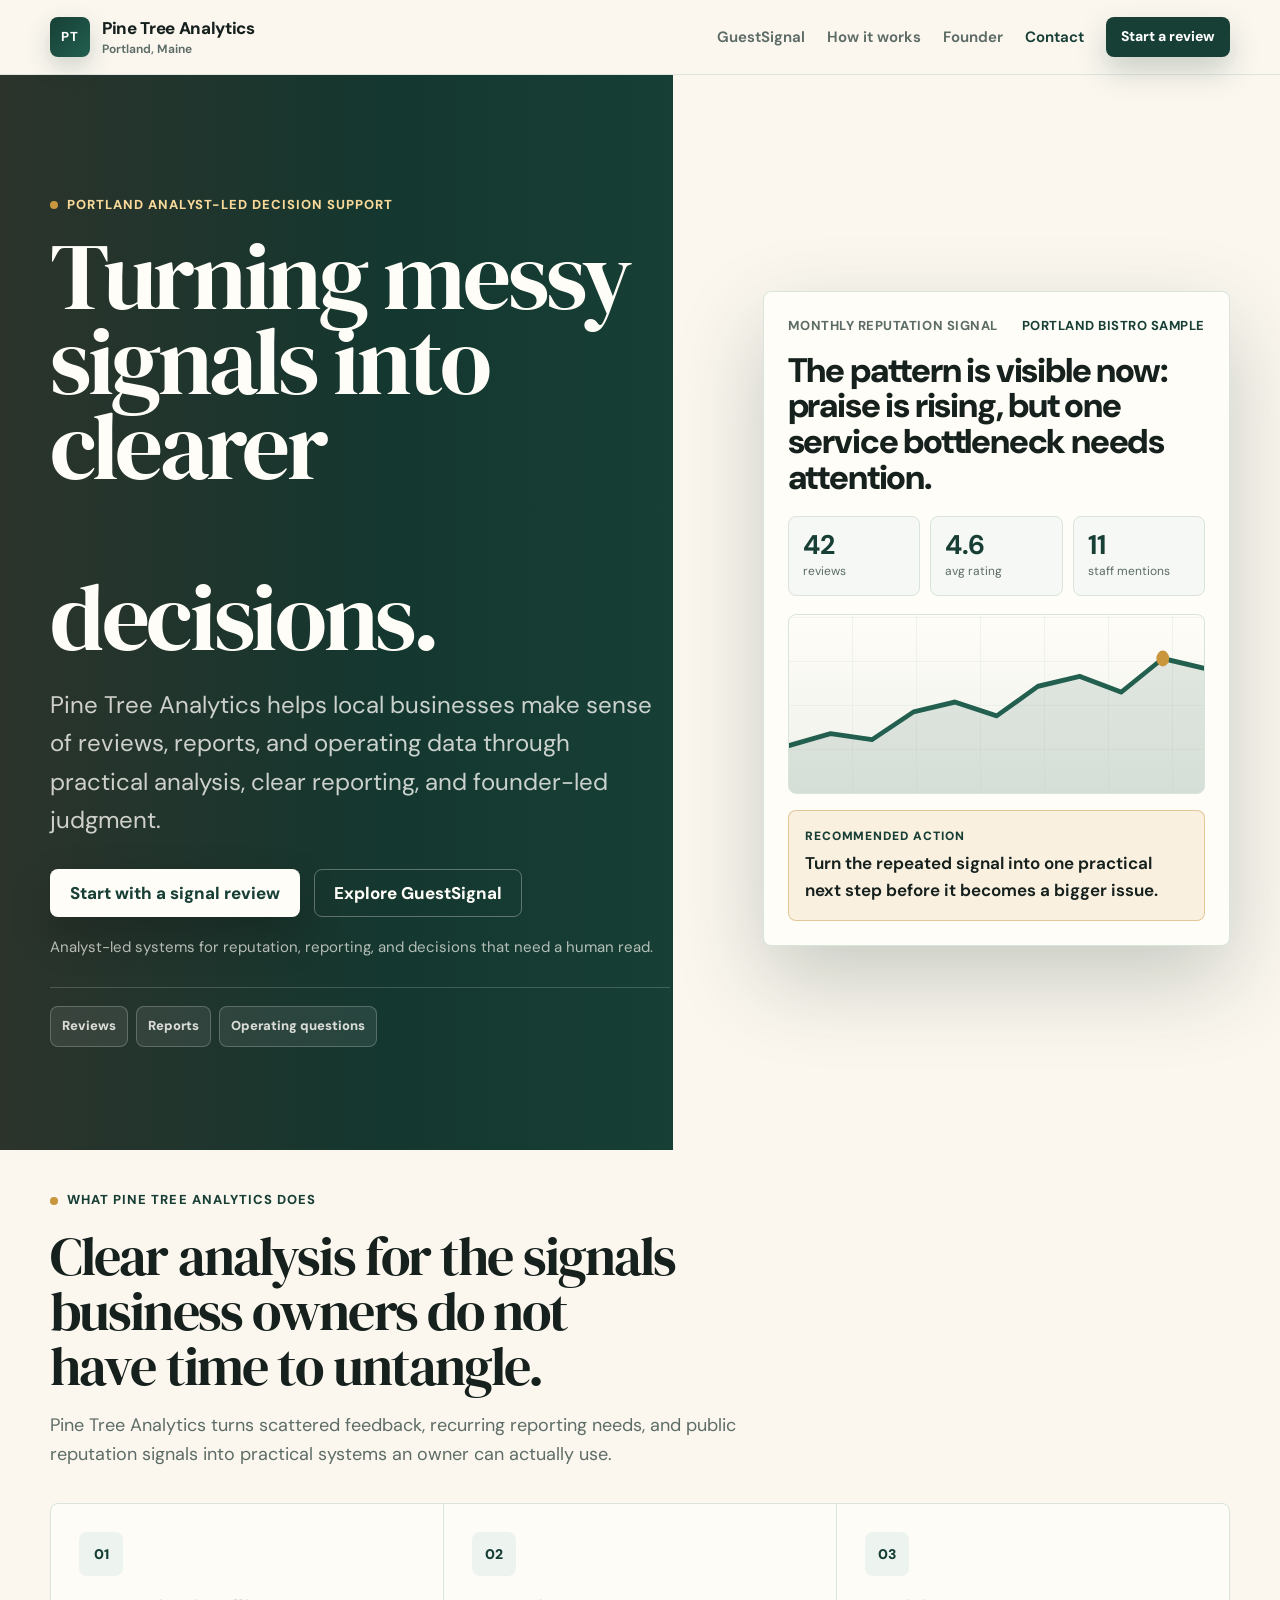
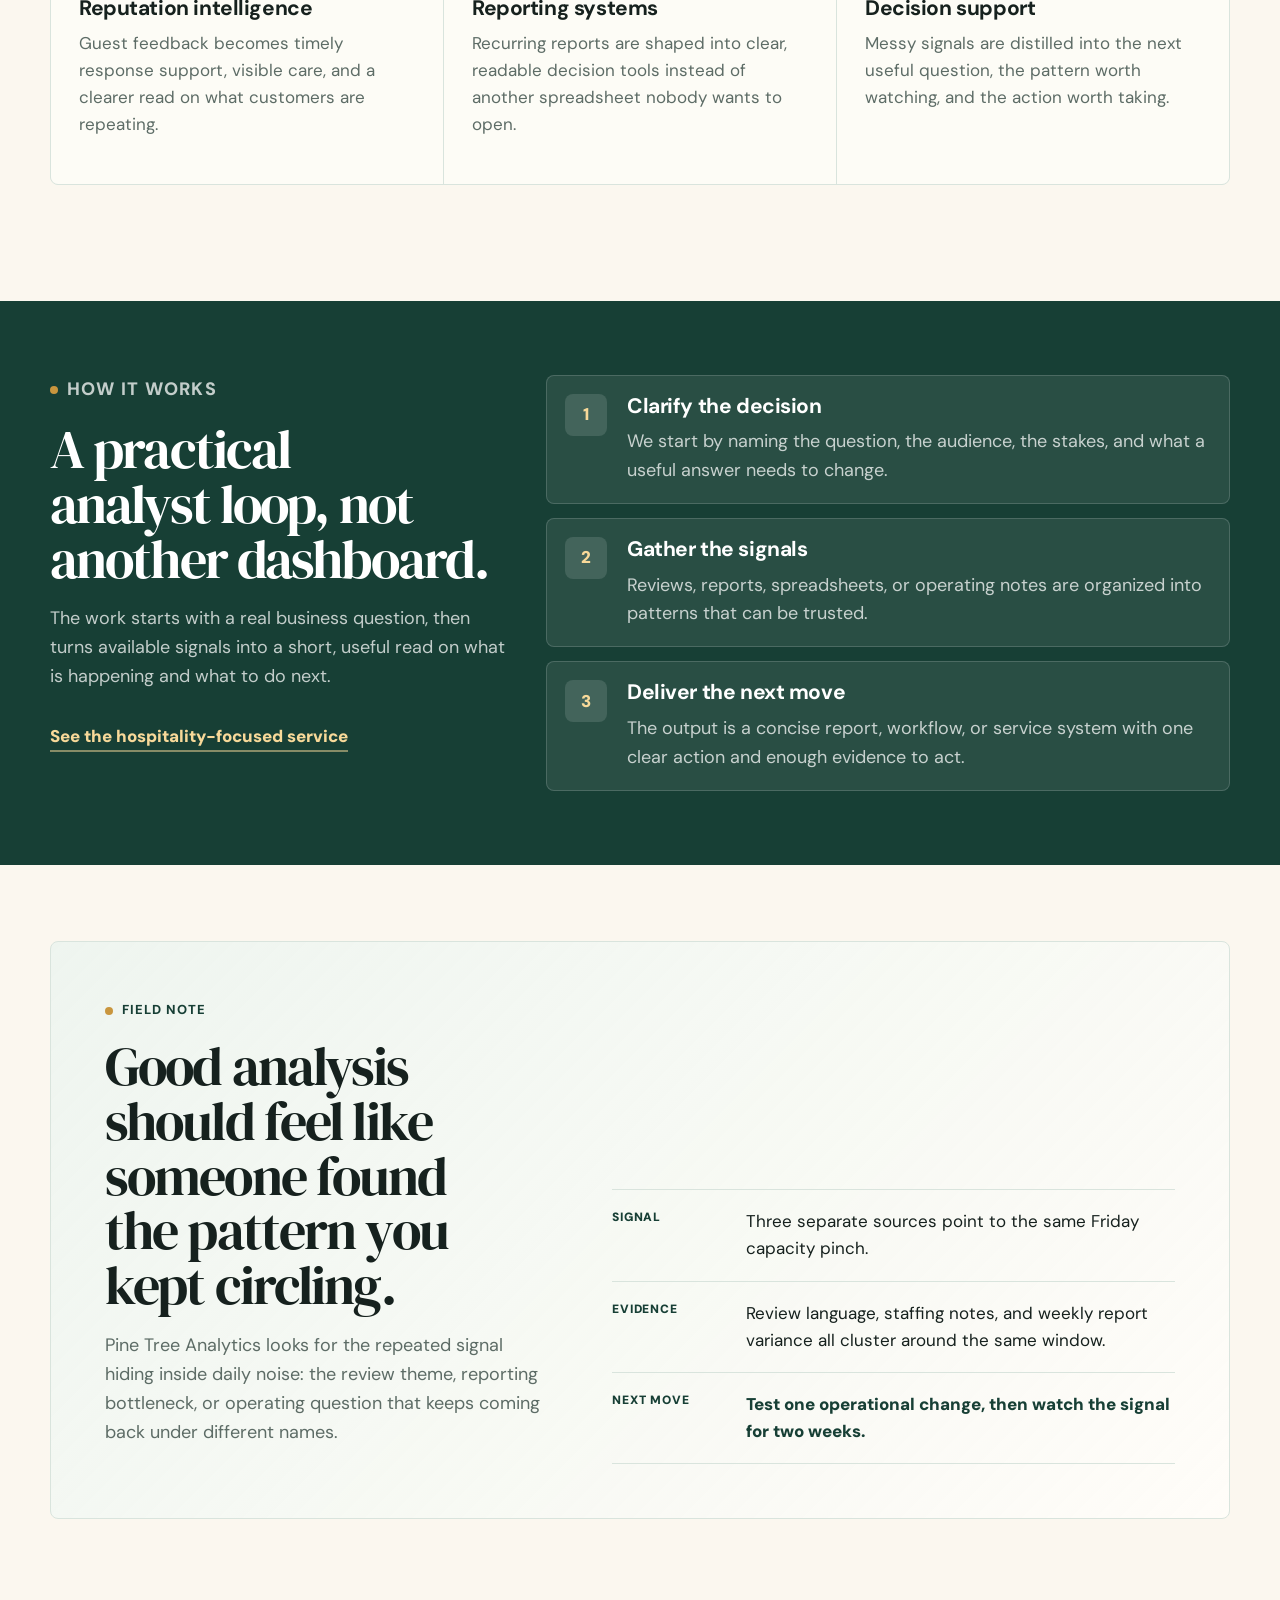
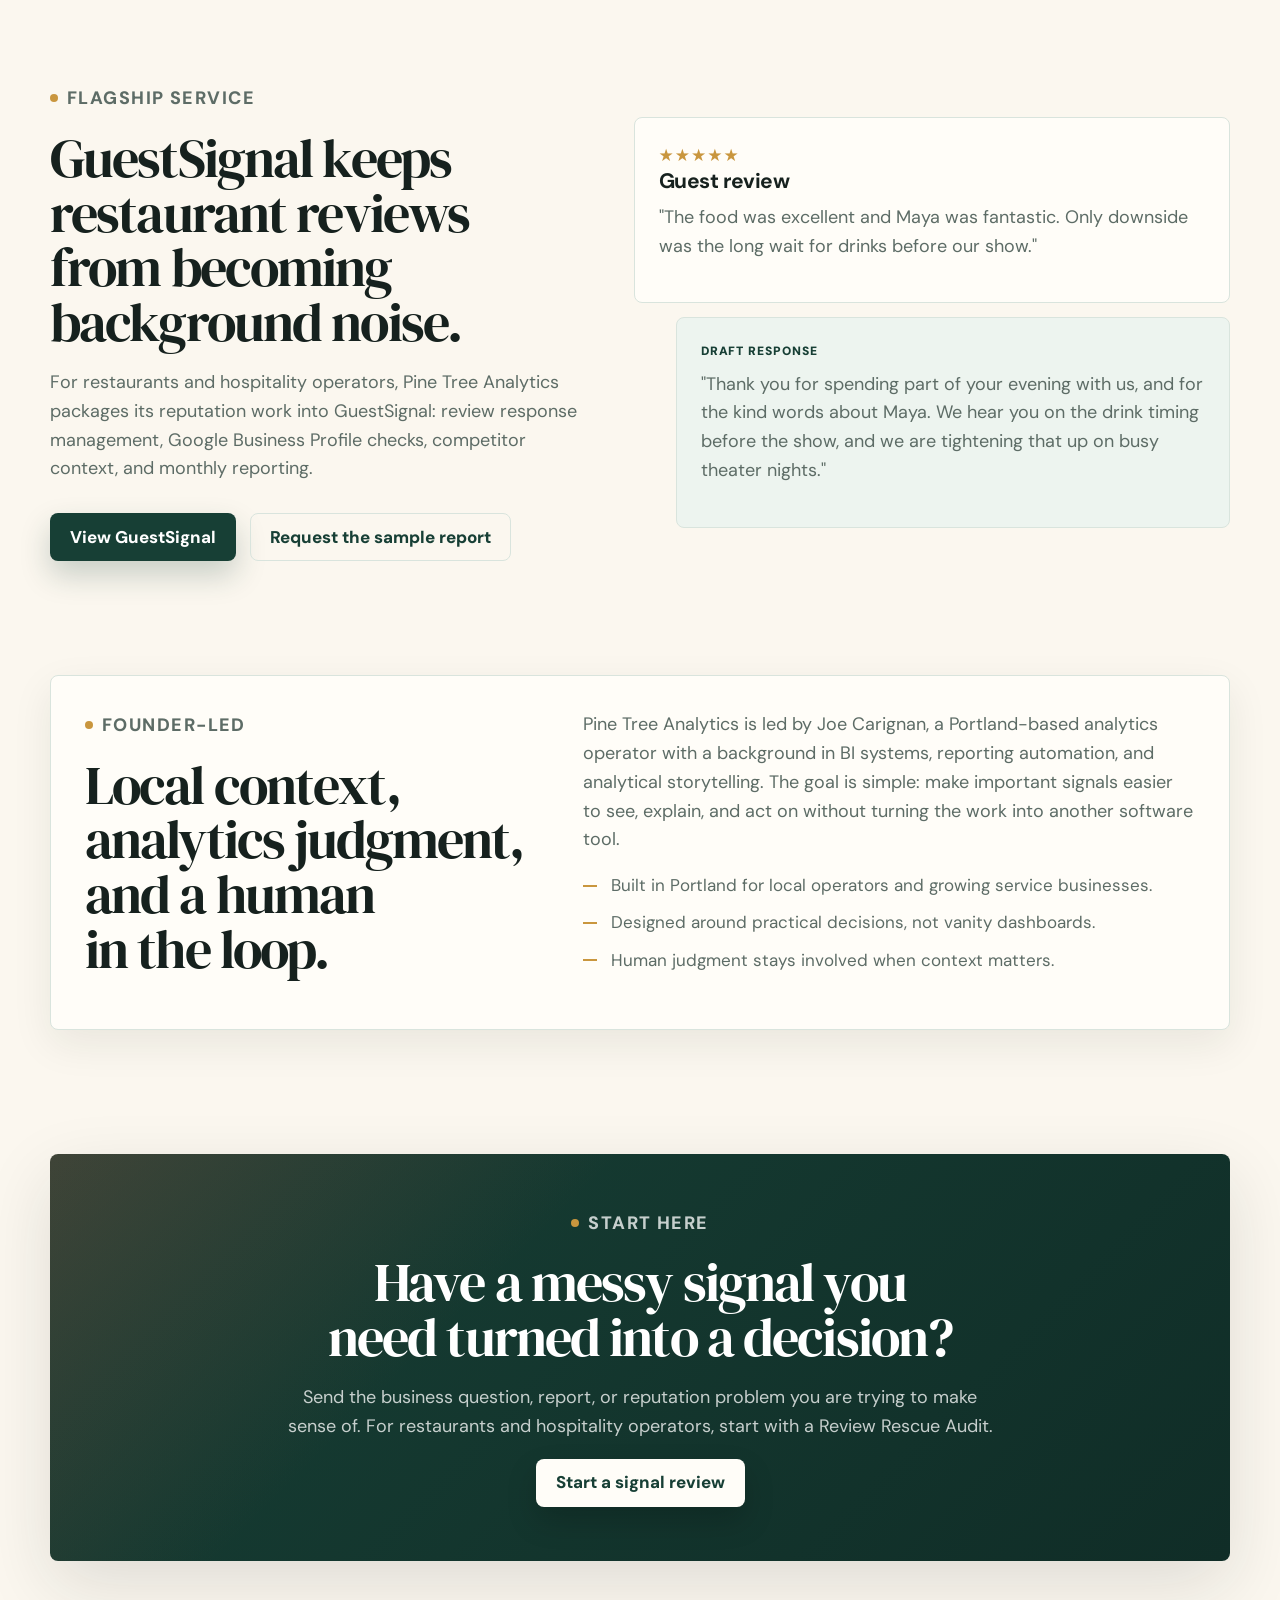
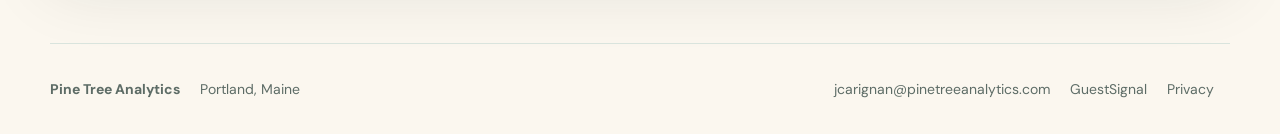
==== commit 36f47bc8: "changes per redesign-existing-projects" ====
--- a/index.html
+++ b/index.html
@@ -9,6 +9,13 @@
     name="description"
     content="Pine Tree Analytics helps Portland businesses turn reviews, reports, and messy operating data into clearer decisions."
   />
+  <meta property="og:title" content="Pine Tree Analytics | Portland Analyst-Led Decision Support" />
+  <meta property="og:description" content="Pine Tree Analytics helps Portland businesses turn reviews, reports, and messy operating data into clearer decisions." />
+  <meta property="og:type" content="website" />
+  <meta property="og:url" content="https://www.pinetreeanalytics.com/" />
+  <meta name="twitter:card" content="summary_large_image" />
+  <meta name="twitter:title" content="Pine Tree Analytics | Portland Analyst-Led Decision Support" />
+  <meta name="twitter:description" content="Pine Tree Analytics helps Portland businesses turn reviews, reports, and messy operating data into clearer decisions." />
   <link rel="icon" type="image/svg+xml" href="/favicon.svg" />
   <link rel="preconnect" href="https://fonts.googleapis.com" />
   <link rel="preconnect" href="https://fonts.gstatic.com" crossorigin />
@@ -255,6 +262,7 @@
     <div>
       <a href="mailto:jcarignan@pinetreeanalytics.com">jcarignan@pinetreeanalytics.com</a>
       <a href="/guestsignal/">GuestSignal</a>
+      <a href="/privacy/">Privacy</a>
     </div>
   </footer>
 
--- a/style.css
+++ b/style.css
@@ -189,6 +189,11 @@
   background: var(--pine);
 }
 
+.nav-toggle:focus-visible {
+  outline: 3px solid var(--gold);
+  outline-offset: 2px;
+}
+
 .announcement {
   background: var(--pine);
   color: white;
@@ -226,7 +231,17 @@
 }
 
 .hero-service {
-  padding-top: 76px;
+  width: 100%;
+  max-width: none;
+  margin: 0;
+  padding: clamp(58px, 7vw, 92px) max(22px, calc((100vw - 1180px) / 2)) clamp(52px, 6vw, 82px);
+  background: linear-gradient(160deg, rgba(237, 244, 239, 0.72) 0%, transparent 55%);
+}
+
+.hero-service .report-shell {
+  align-self: center;
+  transform: rotate(-1.2deg);
+  box-shadow: 0 34px 88px rgba(16, 45, 39, 0.18);
 }
 
 .hero-copy {
@@ -283,6 +298,7 @@
   margin-bottom: 24px;
   font-size: clamp(46px, 6.6vw, 82px);
   line-height: 0.95;
+  text-wrap: balance;
 }
 
 .hero-home h1 {
@@ -305,6 +321,7 @@
   margin-bottom: 18px;
   font-size: clamp(34px, 4.2vw, 54px);
   line-height: 1.02;
+  text-wrap: balance;
 }
 
 h3 {
@@ -356,6 +373,12 @@
   transform: translateY(-1px);
   background: var(--pine-2);
   box-shadow: 0 18px 36px rgba(23, 63, 53, 0.25);
+}
+
+.button:active {
+  transform: translateY(1px);
+  box-shadow: 0 8px 20px rgba(23, 63, 53, 0.18);
+  transition-duration: 0.06s;
 }
 
 .button-small {
@@ -507,6 +530,7 @@
   color: var(--pine);
   font-size: 27px;
   line-height: 1;
+  font-variant-numeric: tabular-nums;
 }
 
 .metric span {
@@ -615,33 +639,72 @@
   font-size: 18px;
 }
 
-.feature-grid,
-.pricing-grid,
-.audit-grid {
+.feature-grid {
+  display: grid;
+  grid-template-columns: repeat(3, 1fr);
+  gap: 1px;
+  border: 1px solid var(--line);
+  border-radius: 8px;
+  overflow: hidden;
+  background: var(--line);
+}
+
+.pricing-grid {
   display: grid;
   grid-template-columns: repeat(3, 1fr);
   gap: 18px;
 }
 
-.feature-card,
-.price-card,
-.audit-card,
-.faq details {
+.audit-grid {
+  display: grid;
+  grid-template-columns: 1fr;
+  gap: 0;
+  border: 1px solid var(--line);
+  border-radius: 8px;
+  overflow: hidden;
+}
+
+.feature-card {
+  border: none;
+  border-radius: 0;
+  background: rgba(255, 253, 248, 0.95);
+  padding: 28px;
+}
+
+.price-card {
   border: 1px solid var(--line);
   border-radius: 8px;
   background: rgba(255, 253, 248, 0.82);
 }
 
-.feature-card,
 .audit-card {
-  padding: 26px;
+  display: grid;
+  grid-template-columns: minmax(160px, 0.45fr) minmax(0, 1fr);
+  gap: 20px;
+  align-items: start;
+  border: none;
+  border-radius: 0;
+  border-bottom: 1px solid var(--line);
+  background: rgba(255, 253, 248, 0.95);
+  padding: 22px 26px;
+}
+
+.audit-card:last-child {
+  border-bottom: none;
+}
+
+.audit-card h3 {
+  margin-bottom: 0;
 }
 
 .feature-card p,
-.audit-card p,
-.price-card p,
-.faq p {
-  color: var(--muted);
+.price-card p {
+  color: var(--muted);
+}
+
+.audit-card p {
+  color: var(--muted);
+  margin-bottom: 0;
 }
 
 .icon-badge {
@@ -987,7 +1050,11 @@
 .proof-tile strong {
   display: block;
   color: var(--pine);
-  font-size: 26px;
+  font-size: 12px;
+  font-weight: 900;
+  letter-spacing: 0.08em;
+  text-transform: uppercase;
+  margin-bottom: 6px;
 }
 
 .offer-panel {
@@ -1020,7 +1087,6 @@
 .price-card.featured {
   border: 2px solid var(--pine);
   box-shadow: var(--shadow);
-  transform: translateY(-8px);
 }
 
 .price-tag {
@@ -1028,7 +1094,7 @@
   top: 18px;
   right: 18px;
   padding: 6px 10px;
-  border-radius: 99px;
+  border-radius: 8px;
   background: var(--sage);
   color: var(--pine);
   font-size: 12px;
@@ -1089,21 +1155,35 @@
 
 .faq {
   display: grid;
-  gap: 12px;
-}
-
-.faq details {
-  padding: 18px 20px;
-}
-
-.faq summary {
-  cursor: pointer;
+  gap: 0;
+  border: 1px solid var(--line);
+  border-radius: 8px;
+  overflow: hidden;
+}
+
+.faq-item {
+  display: grid;
+  grid-template-columns: minmax(0, 0.7fr) minmax(0, 1.3fr);
+  gap: 24px;
+  padding: 22px 26px;
+  border-bottom: 1px solid var(--line);
+  background: rgba(255, 253, 248, 0.9);
+}
+
+.faq-item:last-child {
+  border-bottom: none;
+}
+
+.faq-q {
+  margin: 0;
   color: var(--ink);
-  font-weight: 850;
-}
-
-.faq p {
-  margin: 12px 0 0;
+  font-weight: 750;
+  font-size: 16px;
+}
+
+.faq-a {
+  margin: 0;
+  color: var(--muted);
 }
 
 .redirect-page {
@@ -1164,13 +1244,12 @@
   }
 
   .feature-grid,
-  .pricing-grid,
-  .audit-grid {
+  .pricing-grid {
     grid-template-columns: 1fr;
   }
 
-  .price-card.featured {
-    transform: none;
+  .hero-service .report-shell {
+    transform: rotate(-0.8deg);
   }
 }
 
@@ -1302,6 +1381,24 @@
   .cta-panel {
     padding: 28px 22px;
   }
+
+  .hero-service {
+    padding: 54px 14px 52px;
+  }
+
+  .hero-service .report-shell {
+    transform: none;
+  }
+
+  .audit-card {
+    grid-template-columns: 1fr;
+    gap: 8px;
+  }
+
+  .faq-item {
+    grid-template-columns: 1fr;
+    gap: 10px;
+  }
 }
 
 @media (prefers-reduced-motion: reduce) {
